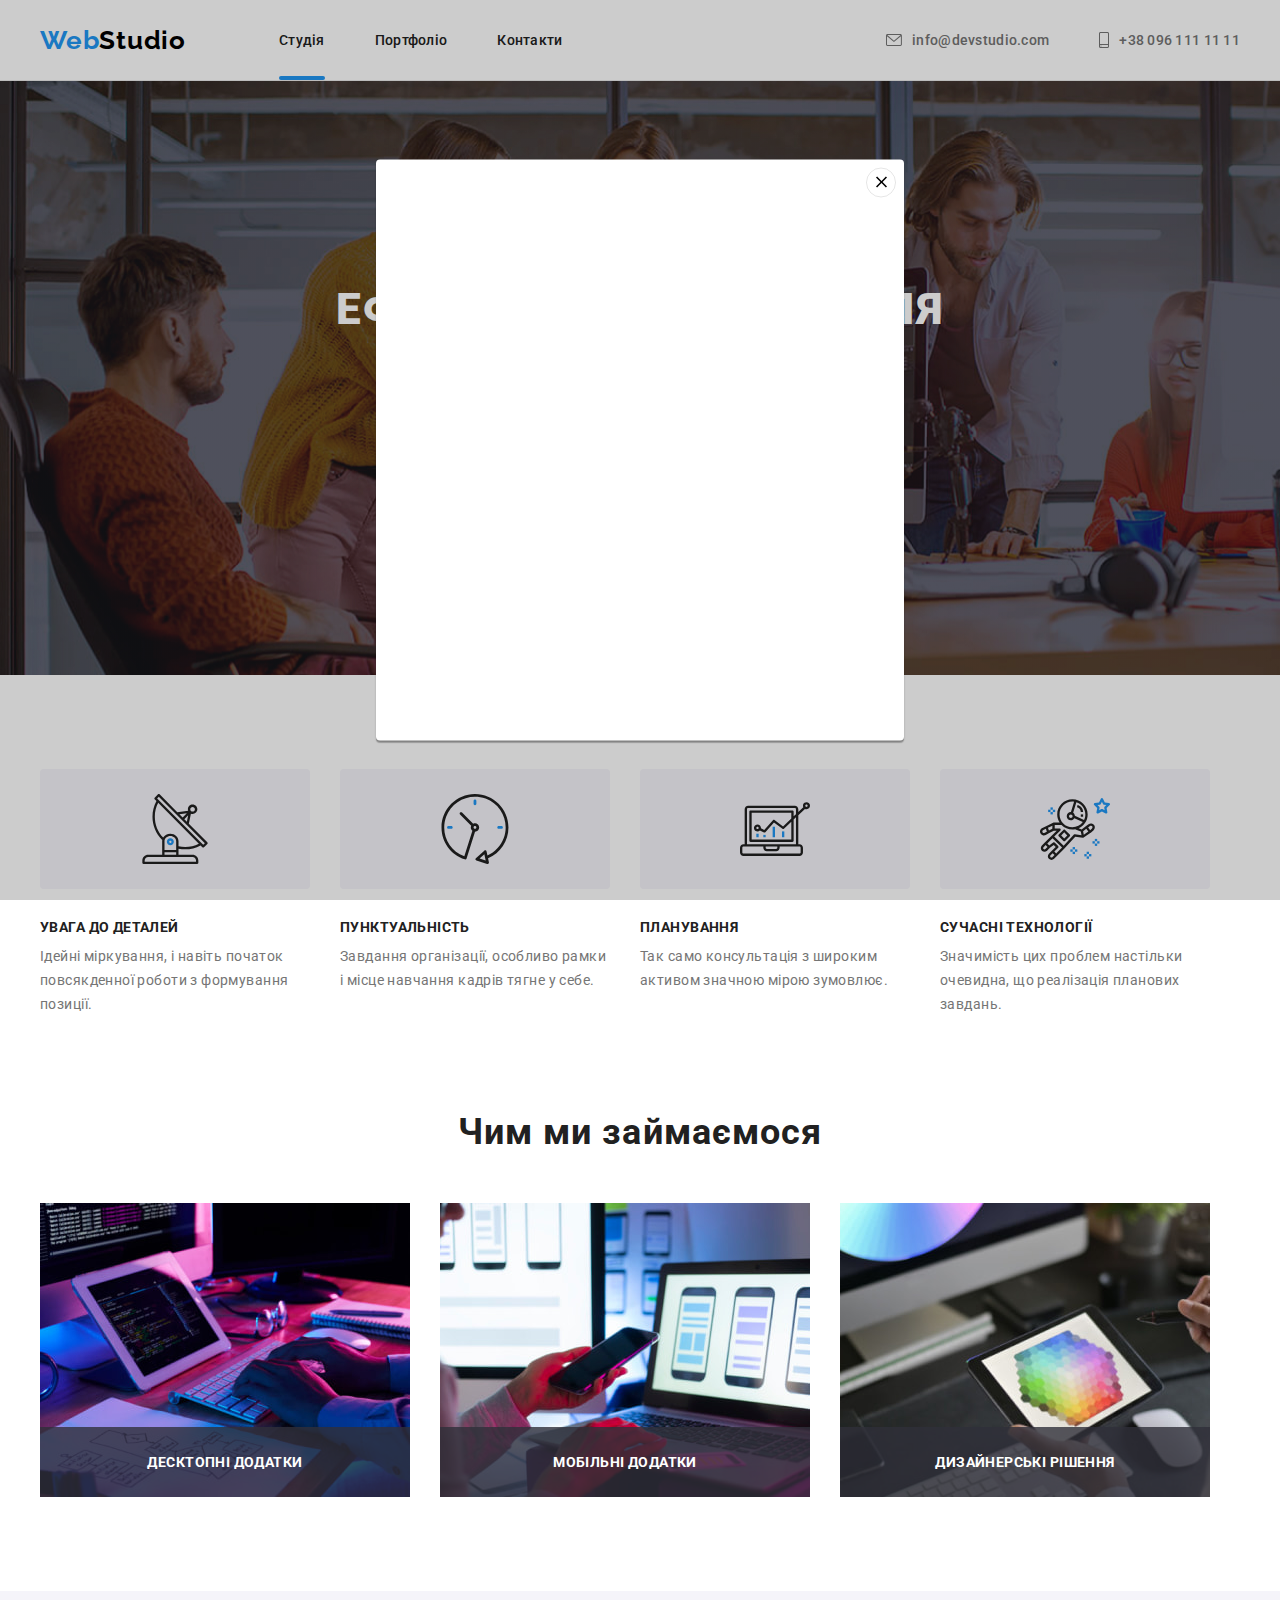
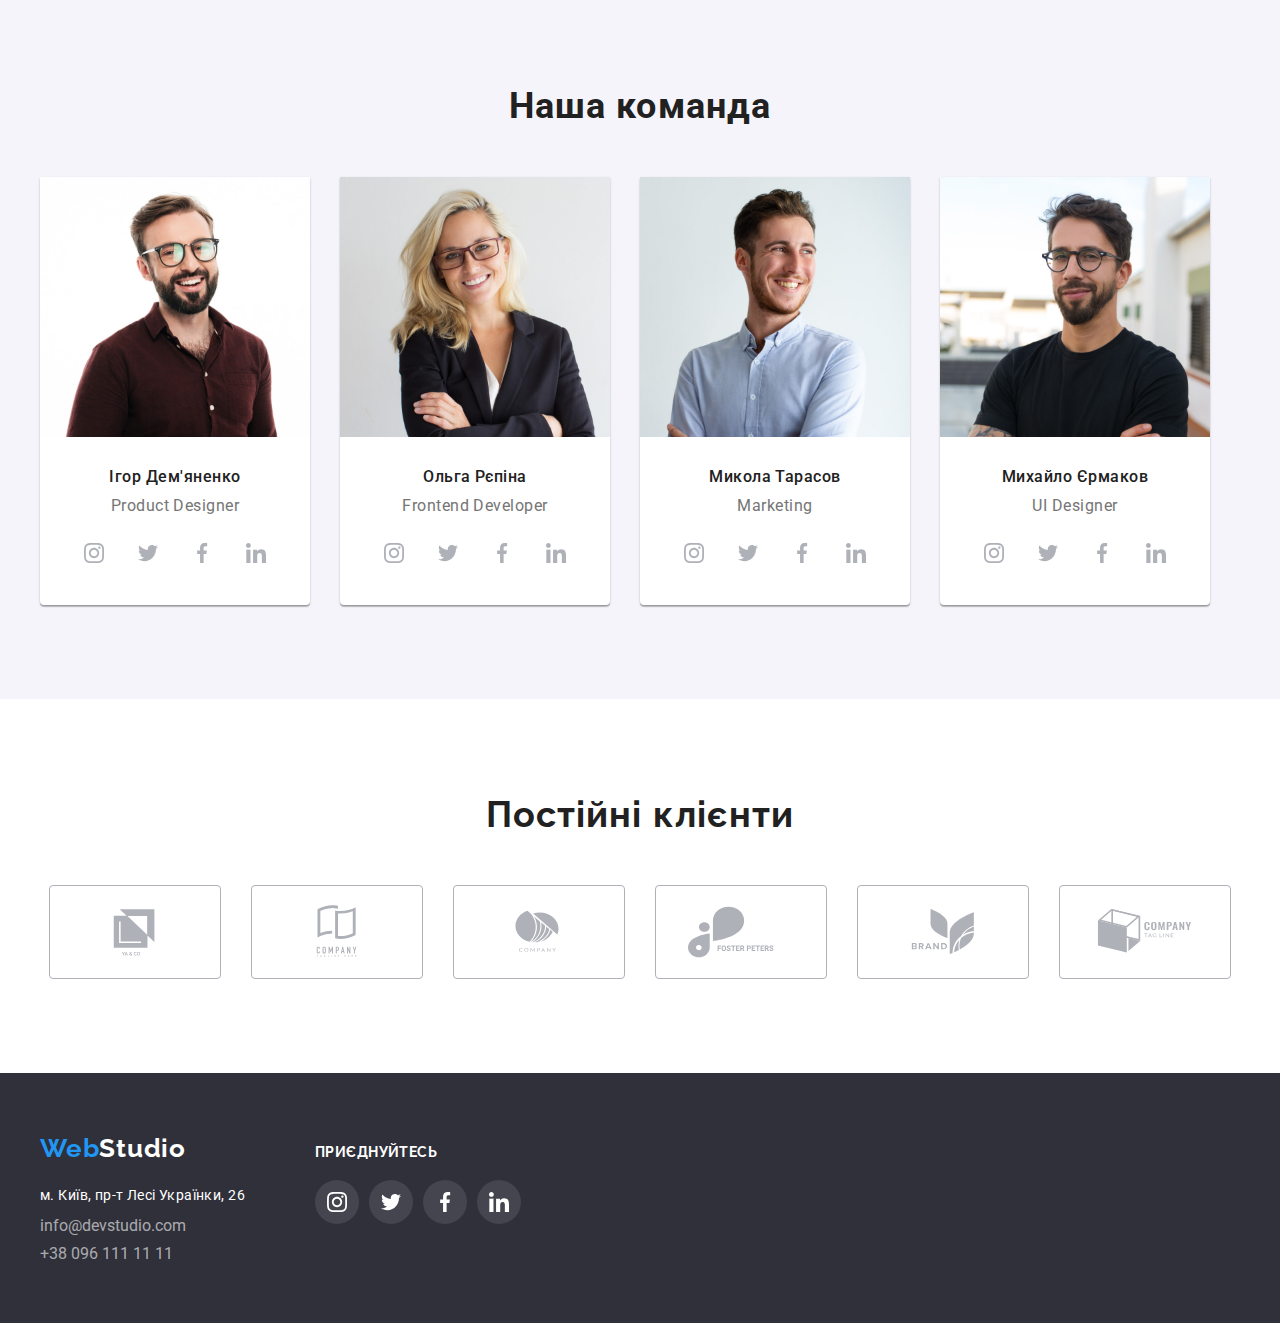
==== index.html @ 65495319 "kkhjgf" ====
<!DOCTYPE html>
<html lang="uk">
  <head>
    <meta charset="UTF-8" />
    <meta http-equiv="X-UA-Compatible" content="IE=edge" />
    <meta name="viewport" content="width=device-width, initial-scale=1.0" />

    <title>Document</title>
    <link rel="preconnect" href="https://fonts.googleapis.com" />
    <link rel="preconnect" href="https://fonts.gstatic.com" crossorigin />
    <link href="https://fonts.googleapis.com/css2?family=Raleway:wght@700&family=Roboto:wght@400;500;700;900&display=swap" rel="stylesheet" />

    <link
      rel="stylesheet"
      href="https://cdnjs.cloudflare.com/ajax/libs/modern-normalize/2.0.0/modern-normalize.min.css"
      integrity="sha512-4xo8blKMVCiXpTaLzQSLSw3KFOVPWhm/TRtuPVc4WG6kUgjH6J03IBuG7JZPkcWMxJ5huwaBpOpnwYElP/m6wg=="
      crossorigin="anonymous"
      referrerpolicy="no-referrer"
    />

    <link rel="stylesheet" href="css/styles.css" />
  </head>

  <body class="body">
    <!-- Header -->
    <header class="header">
      <div class="container header-container">
        <!-- Menu Nav -->
        <nav class="nav">
          <a class="header-link link" href=""><span class="header-link-color">Web</span>Studio</a>
          <ul class="header-list">
            <li class="header-list-item current">
              <a class="nav-header-link link" href="index.html">Студія</a>
            </li>
            <li class="header-list-item">
              <a class="nav-header-link link" href="portfolio.html">Портфоліо</a>
            </li>
            <li class="header-list-item">
              <a class="nav-header-link link" href="">Контакти</a>
            </li>
          </ul>
        </nav>

        <ul class="header-contact-list">
          <li class="header-contact-list-item">
            <a class="header-contact-link link" href="mailto:info@devstudio.com">
              <svg class="contacts-link-icon-email">
                <use href="sprite.svg#email"></use></svg>info@devstudio.com
            </a>
          </li>
          <li class="header-contact-list-item">
            <a class="header-contact-link link" href="tel:+380961111111">
              <svg class="contacts-link-icon-phone">
                <use href="sprite.svg#telephone"></use></svg>+38 096 111 11 11
            </a>
          </li>
        </ul>
      </div>
    </header>

    <!-- Main -->
    <main class="main">
      <section class="main-section-1">
        <div class="container">
          <h2 class="main-title">Ефективні рішення для вашого бізнесу</h2>
          <button class="btn" type="button" data-modal-open>Замовити послугу</button>
          <div class="backdrop" data-modal>
            <div class="modal-wrapper">
              <button class="modal-btn" type="button" data-modal-close>
                <svg width="18px" heught="18px">
                  <use href="sprite.svg#close"></use>
                </svg>
              </button>
              <form class="modal-form"></form>
            </div>
          </div>
        </div>
      </section>

      <!--  Features-->
      <section class="main-section-2">
        <div class="container">
          <!-- features1 -->
          <ul class="main-section-2-list">
            <li class="main-section-2-list-item">
              <div class="sprite-border">
                <svg class="sprite-icon"><use href="sprite.svg#antenna"></use></svg>
              </div>
              <h3 class="main-section-2-title">УВАГА ДО ДЕТАЛЕЙ</h3>
              <p class="main-section-2-title-text">Ідейні міркування, і навіть початок повсякденної роботи з формування позиції.</p>
            </li>
            <!-- features2 -->
            <li class="main-section-2-list-item">
              <div class="sprite-border">
                <svg class="sprite-icon"><use href="sprite.svg#clock"></use></svg>
              </div>
              <h3 class="main-section-2-title">ПУНКТУАЛЬНІСТЬ</h3>
              <p class="main-section-2-title-text">Завдання організації, особливо рамки і місце навчання кадрів тягне у себе.</p>
            </li>
            <!-- features3 -->
            <li class="main-section-2-list-item">
              <div class="sprite-border">
                <svg class="sprite-icon"><use href="sprite.svg#diagram"></use></svg>
              </div>
              <h3 class="main-section-2-title">ПЛАНУВАННЯ</h3>
              <p class="main-section-2-title-text">Так само консультація з широким активом значною мірою зумовлює.</p>
            </li>
            <!-- features4 -->
            <li class="main-section-2-list-item">
              <div class="sprite-border">
                <svg class="sprite-icon"><use href="sprite.svg#astronaut"></use></svg>
              </div>
              <h3 class="main-section-2-title">СУЧАСНІ ТЕХНОЛОГІЇ</h3>
              <p class="main-section-2-title-text">Значимість цих проблем настільки очевидна, що реалізація планових завдань.</p>
            </li>
          </ul>
        </div>
      </section>

      <!--  What do we do  -->
      <section class="main-section-3">
        <div class="container">
          <h2 class="main-section-3-title">Чим ми займаємося</h2>
          <ul class="main-section-3-list">
            <!-- box1 -->
            <li class="section-3-item">
              <img src="images/hero/box-1.jpg" alt="photo" width="370" height="294" />
              <p>Десктопні додатки</p>
            </li>
            <!-- box2 -->
            <li class="section-3-item">
              <img src="images/hero/box-2.jpg" alt="photo2" width="370" height="294" />
              <p>Мобільні додатки</p>
            </li>
            <!-- box3 -->
            <li class="section-3-item">
              <img src="images/hero/box-3.jpg" alt="photo3" width="370" height="294" />
              <p>Дизайнерські рішення</p>
            </li>
          </ul>
        </div>
      </section>

      <!-- Our team -->
      <section class="team-container">
        <div class="container">
          <h2 class="team-title">Наша команда</h2>
          <ul class="team-list">
            <!-- team card 1 -->
            <li class="team-card">
              <img class="team-photo" src="images/hero/card-3.jpg" alt="card-1" width="270" height="260" />
              <div class="team-text">
                <h3 class="team-title-name">Ігор Дем'яненко</h3>
                <p class="team-position">Product Designer</p>
                <ul class="team-icon">
                  <li>
                    <a href="#"><svg><use href="sprite.svg#instagram"></use></svg></a>
                  </li>
                  <li>
                    <a href="#"><svg><use href="sprite.svg#twitter"></use></svg></a>
                  </li>
                  <li>
                    <a href="#"><svg><use href="sprite.svg#facebook"></use></svg></a>
                  </li>
                  <li>
                    <a href="#"><svg><use href="sprite.svg#linkedin"></use></svg></a>
                  </li>
                </ul>
              </div>
            </li>
            <!-- team card 2 -->
            <li class="team-card">
              <img class="team-photo" src="images/hero/card-2.jpg" alt="card-2" width="270" height="260" />
              <div class="team-text">
                <h3 class="team-title-name">Ольга Рєпіна</h3>
                <p class="team-position">Frontend Developer</p>
                <ul class="team-icon">
                  <li>
                    <a href="#"><svg><use href="sprite.svg#instagram"></use></svg></a>
                  </li>
                  <li>
                    <a href="#"><svg><use href="sprite.svg#twitter"></use></svg></a>
                  </li>
                  <li>
                    <a href="#"><svg><use href="sprite.svg#facebook"></use></svg></a>
                  </li>
                  <li>
                    <a href="#"><svg><use href="sprite.svg#linkedin"></use></svg></a>
                  </li>
                </ul>
              </div>
            </li>
            <!-- team card 3 -->
            <li class="team-card">
              <img class="team-photo" src="images/hero/card-1.jpg" alt="card-3" width="270" height="260" />
              <div class="team-text">
              <h3 class="team-title-name">Микола Тарасов</h3>
              <p class="team-position">Marketing</p>
              <ul class="team-icon">
                <li>
                  <a href="#"><svg><use href="sprite.svg#instagram"></use></svg></a>
                </li>
                <li>
                  <a href="#"><svg><use href="sprite.svg#twitter"></use></svg></a>
                </li>
                <li>
                  <a href="#"><svg><use href="sprite.svg#facebook"></use></svg></a>
                </li>
                <li>
                  <a href="#"><svg><use href="sprite.svg#linkedin"></use></svg></a>
                </li>
              </ul>
              </div>
            </li>
            <!-- team card 4 -->
            <li class="team-card">
              <img class="team-photo" src="images/hero/card-4.jpg" alt="card-4" width="270" height="260" />
              <div class="team-text">
              <h3 class="team-title-name">Михайло Єрмаков</h3>
              <p class="team-position">UI Designer</p>
              <ul class="team-icon">
                <li>
                  <a href="#"><svg><use href="sprite.svg#instagram"></use></svg></a>
                </li>
                <li>
                  <a href="#"><svg><use href="sprite.svg#twitter"></use></svg></a>
                </li>
                <li>
                  <a href="#"
                    ><svg><use href="sprite.svg#facebook"></use></svg></a>
                </li>
                <li>
                  <a href="#"><svg><use href="sprite.svg#linkedin"></use></svg></a>
                </li>
              </ul>
              </div>
            </li>
          </ul>
        </div>
      </section>

      <!-- Clients -->
      <section class="clients">
        <div class="container clients-container">
          <h2 class="clients-title">Постійні клієнти</h2>
          <ul class="clients-list">
            <li>
              <a href="#">
                <svg>
                  <use href="sprite.svg#logo1"></use>
                </svg>
              </a>
            </li>
            <li>
              <a href="#">
                <svg>
                  <use href="sprite.svg#logo2"></use>
                </svg>
              </a>
            </li>
            <li>
              <a href="#">
                <svg>
                  <use href="sprite.svg#logo3"></use>
                </svg>
              </a>
            </li>
            <li>
              <a href="#">
                <svg>
                  <use href="sprite.svg#logo4"></use>
                </svg>
              </a>
            </li>
            <li>
              <a href="#">
                <svg>
                  <use href="sprite.svg#logo5"></use>
                </svg>
              </a>
            </li>
            <li>
              <a href="#">
                <svg>
                  <use href="sprite.svg#logo6"></use>
                </svg>
              </a>
            </li>
          </ul>
        </div>
      </section>
    </main>

    <!-- Footer -->
    <footer class="fotter">
      <div class="container footer-container">
        <div>
          <a class="fotter-link-logo link" href="">Web<span class="accent">Studio</span></a>
          <address class="adress">
            <ul class="fotter-contacts-list">
              <li class="fotter-contacts-list-item">
                <a class="fotter-contacts-link-white link" href="https://goo.gl/maps/pqNpNU1eey8ivass6" target="_blank" rel="noreferrer noopener">м. Київ, пр-т Лесі Українки, 26</a>
              </li>
              <li class="fotter-contacts-list-item">
                <a class="fotter-contacts-link link" href="mailto:info@devstudio.com">info@devstudio.com</a>
              </li>
              <li class="fotter-contacts-list-item">
                <a class="fotter-contacts-link link" href="tel:+380961111111">+38 096 111 11 11</a>
              </li>
            </ul>
          </address>
        </div>
        <div class="social">
          <h3 class="social-title">Приєднуйтесь</h3>
          <ul class="social-icons">
            <li>
              <a href="#">
                <svg>
                  <use href="sprite.svg#instagram"></use>
                </svg>
              </a>
            </li>
            <li>
              <a href="#">
                <svg>
                  <use href="sprite.svg#twitter"></use>
                </svg>
              </a>
            </li>
            <li>
              <a href="#">
                <svg>
                  <use href="sprite.svg#facebook"></use>
                </svg>
              </a>
            </li>
            <li>
              <a href="#">
                <svg>
                  <use href="sprite.svg#linkedin"></use>
                </svg>
              </a>
            </li>
          </ul>
        </div>
      </div>
    </footer>
    <script src="./js/modal.js"></script>
  </body>
</html>
---- css/styles.css ----
:root {
  --main-font: "Roboto", sans-serif;
  --secondary-font: "Raleway", sans-serif;
  --main-color: #212121;
  --secondary-color: #757575;
  --background-color: #ffffff;
  --brand-color: #2196f3;
}

/* BODY */
body {
  color: var(--background-color);
  font-family: var(--main-font);
  font-style: normal;
}

/* Common Value */
img {
  display: block;
}
ul {
  list-style: none;
  margin-top: 0;
  margin-bottom: 0;
  padding-left: 0;
}

* {
  margin: 0;
  padding: 0;
}

.container {
  width: 1200px;
  margin-right: auto;
  margin-left: auto;
  padding-left: 15px;
  padding-right: 15px;
}
.nav-header-link.current {
  color: var(--brand-color);
}

.current {
  position: relative;
}

.current::after {
  content: " ";
  display: block;
  position: absolute;
  width: 100%;
  background-color: #2196F3;
  bottom: 0;
  left: 0;
  border-radius: 2px;
  height: 4px;
}
.link {
  text-decoration: none;
  color: rgba(255, 255, 255, 0.6);
}
.link:hover {
  color: var(--brand-color);
}

/* HEDEAR */
.header {
  border-bottom: 1px solid #ececec;
}
.header-container {
  display: flex;
  align-items: center;
}

/* Список Nav */
.nav {
  display: flex;
  align-items: center;
}

/* Логотип WebStudio */
.header-link {
  color: #000;
  font-family: var(--secondary-font);
  font-size: 26px;
  font-weight: 700;
  letter-spacing: 0.78px;
  margin-left: 0;
  margin-right: 93px;
}
.header-link-color {
  color: var(--brand-color);
  font-family: var(--secondary-font);
  font-size: 26px;
  font-weight: 700;
  letter-spacing: 0.78px;
}

/* Nav List */
.header-list {
  display: flex;
  justify-content: flex-end;
  align-items: center;
  gap: 50px;
  margin: 0;
}
.header-list-item {
  color: var(--main-color);
  font-size: 14px;
  font-weight: 500;
  letter-spacing: 0.28px;
  padding: 32px 0;
}
.nav-header-link {
  color: var(--main-color);
  font-size: 14px;
  font-weight: 500;
  letter-spacing: 0.28px;
}

/* Contact List */
.header-contact-list {
  display: flex;
  justify-content: flex-end;
  margin-left: auto;
}
.header-contact-list-item:first-child {
  margin-right: 50px;
}
.header-contact-link {
  color: var(--secondary-color);
  font-family: var(--main-font);
  font-size: 14px;
  font-weight: 500;
  letter-spacing: 0.28px;
  display: flex;
  align-items: center;
}

.link:hover,
.link:hover svg,
.link:focus,
.link:focus svg {
  color: var(--brand-color);
  fill: var(--brand-color);
}

.contacts-link-icon-email {
  fill: var(--secondary-color);
  width: 16px;
  height: 12px;
  margin-right: 10px;
}

.contacts-link-icon-phone {
  fill: var(--secondary-color);
  width: 10px;
  height: 16px;
  margin-right: 10px;
}

/* FOOTER */
.fotter {
  background: #2f303a;
  padding: 60px 0;
}
.footer-container {
  display: flex;
  align-items: baseline;
}

/* Логотип WebStudio */
.fotter-link-logo {
  color: var(--brand-color);
  font-family: var(--secondary-font);
  font-size: 26px;
  font-weight: 700;
  letter-spacing: 0.78px;
  display: flex;
  margin: 0;
  margin-bottom: 20px;
}
.accent {
  color: var(--background-color);
}

/* Adress */
.adress {
  margin-right: 70px;
  font-style: normal;
  }
  
.fotter-contacts-list {
  display: flex;
  flex-direction: column;
  gap: 9px;
 
}
.fotter-contacts-link-white {
  color: var(--background-color);
  font-family: var(--main-font);
  font-size: 14px;
  line-height: 24px;
  letter-spacing: 0.42px;
}
.fotter-contacts-link {
  color: rgba(255, 255, 255, 0.6);
}

.social-title {
  color: #fff;
  font-family: var(--secondary-font);
  font-size: 14px;
  font-style: normal;
  font-weight: 700;
  line-height: normal;
  letter-spacing: 0.42px;
  text-transform: uppercase;
  margin-bottom: 20px;
}

.social-icons {
  display: flex;
  gap: 10px;
}

.social-icons a {
  display: flex;
  justify-content: center;
  align-items: center;
  border-radius: 50%;
  width: 44px;
  height: 44px;
  background-color: rgba(255, 255, 255, 0.1);
}

.social-icons svg {
  width: 20px;
  height: 20px;
  fill: #FFFFFF;
}

.social-icons a:hover,
.social-icons a:focus {
  background-color: #2196F3;;
}

/* MAIN STUDIO*/
/* Section 1 */
.main-section-1 {
  background-image: linear-gradient(rgba(47, 48, 58, 0.4), rgba(47, 48, 58, 0.4)), url(../images/title/Imgtitle.jpg);
  max-width: 1600px;
  margin: auto;
  padding-top: 200px;
  padding-bottom: 200px;
}

/* Title */
.main-title {
  max-width: 696px;
  color: var(--background-color);
  justify-content: center;
  text-align: center;
  font-size: 44px;
  font-weight: 900;
  line-height: 1.3;
  letter-spacing: 2.64px;
  text-transform: uppercase;
  box-sizing: content-box;
  margin: auto;
  margin-bottom: 30px;
}

/* Кнопка */
.btn {
  border-radius: 4px;
  border: transparent;
  background: var(--brand-color);
  box-shadow: 0px 4px 4px 0px rgba(0, 0, 0, 0.15);
  color: var(--background-color);
  text-align: center;
  font-size: 16px;
  font-weight: 700;
  line-height: 30px;
  letter-spacing: 0.96px;
  display: flex;
  margin: auto;
  cursor: pointer;
  padding: 10px 32px;
}

/* .main .btn {

} */

.backdrop {
  position: fixed;
  top: 0;
  left: 0;
  background-color: rgba(0, 0, 0, 0.20);
  width: 100%;
  height: 100%;
  z-index: 100;

}

.backdrop.is-hidden {
  opacity: 0;
  pointer-events: none;
  visibility: hidden;
}

.modal-wrapper {
  background-color: #FFF;
  width: 528px;
  height: 581px;
  position: absolute;
  left: 50%;
  top: 50%;
  border-radius: 4px;
  transform: translate(-50%, -50% );
  box-shadow: 0px 2px 1px 0px rgba(0, 0, 0, 0.20), 0px 1px 1px 0px rgba(0, 0, 0, 0.14), 0px 1px 3px 0px rgba(0, 0, 0, 0.12);

  
}

.modal-btn {
  position: absolute;
  top: 8px;
  right: 8px;
  width: 30px;
  height: 30px;
  cursor: pointer;
  border: 1px solid rgba(0, 0, 0, 0.10);
  background-color: transparent;
  border-radius: 50%;
  display: flex;
  justify-content: center;
  align-items: center;
  padding: 0;
}

/* Section 2 */
.main-section-2 {
  padding: 94px 0;
}

/* Section2 List */
.main-section-2-list {
  display: flex;
  gap: 30px;
  margin: 0;
  padding: 0;
}

.sprite-border {
  border-radius: 4px;
  background: #f5f4fa;
  padding-top: 25px;
  padding-bottom: 25px;
  margin-bottom: 30px;
  display: flex;
  justify-content: center;
  align-items: center;
}

.sprite-icon {
  width: 70px;
  height: 70px;
}

.main-section-2-list-item {
  max-width: 270px;
}

.main-section-2-title {
  color: var(--main-color);
  font-size: 14px;
  font-weight: 700;
  letter-spacing: 0.42px;
  text-transform: uppercase;
  margin: 0;
  margin-bottom: 10px;
}

.main-section-2-title-text {
  color: var(--secondary-color);
  font-size: 14px;
  line-height: 1.7;
  letter-spacing: 0.42px;
  margin: 0;
}

.main-section-3 {
  padding-bottom: 94px;
}

.main-section-3-title {
  color: var(--main-color);
  font-size: 36px;
  font-weight: 700;
  letter-spacing: 1.08px;

  display: flex;
  justify-content: center;
  margin: auto;
  margin-bottom: 50px;
  /* box-sizing: content-box; */
}

.main-section-3-list {
  display: flex;
  /* justify-content: flex-start; */
  padding-left: 0;
  gap: 30px;
  margin: auto;

}

.section-3-item {
  position: relative;
}

.section-3-item p {
  content: " ";
  position: absolute;
  color: #FFF;
  font-size: 14px;
  font-style: normal;
  font-weight: 700;
  line-height: normal;
  letter-spacing: 0.42px;
  text-transform: uppercase;
  display: flex;
  align-items: center;
  justify-content: center;
  bottom: 0;
  left: 0;
  width: 100%;
  height: 70px;
  background-color : rgba(47, 48, 58, 0.80);;
  
}



/* Team box */
.team-container {
  background: #f5f4fa;
  margin-bottom: 0;
  padding-top: 94px;
  padding-bottom: 94px;
}

.team-title {
  color: var(--main-color);
  font-size: 36px;
  font-weight: 700;
  letter-spacing: 1.08px;
  margin: auto;
  margin-bottom: 50px;
  display: flex;
  justify-content: center;
}

.team-list {
  display: inline-flex;
  justify-content: center;
  padding-left: 0;
  margin: auto;
  gap: 30px;
}

.team-card {
  max-width: 270px;
  border-radius: 0px 0px 4px 4px;
  background: #fff;
  box-shadow: 0px 2px 1px 0px rgba(0, 0, 0, 0.2), 0px 1px 1px 0px rgba(0, 0, 0, 0.14), 0px 1px 3px 0px rgba(0, 0, 0, 0.12);
}

.team-text {
  padding: 30px 0;
}
.team-title-name {
  color: var(--main-color);
  text-align: center;
  font-size: 16px;
  font-weight: 500;
  letter-spacing: 0.48px;
  margin: auto;
  margin-bottom: 10px;
}

.team-icon {
  display: flex;
  justify-content: center;
  gap: 10px;
}

.team-icon a {
  border-radius: 50%;
  display: flex;
  justify-content: center;
  align-items: center;
  width: 44px;
  height: 44px;
}

.team-icon a:hover,
.team-icon a:hover svg,
.team-icon a:focus,
.team-icon a:focus svg {
  background-color: var(--brand-color);
  fill: var(--background-color);
}

.team-icon svg {
  fill: rgba(175, 177, 184, 1);
  width: 20px;
  height: 20px;
}

.team-position {
  color: var(--secondary-color);
  text-align: center;
  font-family: var(--main-font);
  font-size: 16px;
  margin: auto;
  margin-bottom: 16px;

  letter-spacing: 0.48px;
}

/* Clients */

.clients-container {
  padding: 94px 0;
}
.clients-title {
  color: #212121;
  text-align: center;
  font-family: var(--secondary-font);
  font-size: 36px;
  font-style: normal;
  font-weight: 700;
  line-height: normal;
  letter-spacing: 1.08px;
  margin: 0;
  margin-bottom: 50px;
}

.clients-list {
  display: flex;
  justify-content: center;
  align-items: center;
  gap: 30px;
}

.clients-list a {
  width: 170px;
  height: 92px;
  border-radius: 4px;
  border: 1px solid #afb1b8;
  display: flex;
  justify-content: center;
  align-items: center;
}

.clients-list svg {
  fill: #afb1b8;
  width: 106px;
  height: 60px;
}

/* .clients-list :hover, */
.clients-list :hover svg,
/* .clients-list :focus, */
.clients-list :focus svg {
  fill: #2196f3;
}


/*Button*/
/* .list-btn {
  display: flex;
  flex-direction: row;
  justify-content: center;
} */

.filter-btn {
  cursor: pointer;
  border: transparent;
  border-radius: 4px;
  background: #f5f4fa;
  color: var(--main-color);
  font-size: 16px;
  font-weight: 500;
  line-height: 1.6;
  letter-spacing: 0.48px;
  padding: 6px 22px;
  min-width: 73px;
}

.filter-btn:hover {
  color: var(--background-color);
  background-color: var(--brand-color);
  box-shadow: 0px 2px 2px 0px rgba(0, 0, 0, 0.12), 0px 1px 2px 0px rgba(0, 0, 0, 0.08), 0px 3px 1px 0px rgba(0, 0, 0, 0.10);

}


.portfolio-filters {
  display: flex;
  justify-content: center;
  gap: 8px;
  margin: 0;
  margin-bottom: 50px;
}

.portfolio-main {
  padding: 94px 0;
}

.portfolio-main h3 {
  color: var(--main-color);
  font-size: 18px;
  font-weight: 700;
  line-height: 2;
  letter-spacing: 1.08px;
  margin-bottom: 4px;
}

.portfolio-main p {
  color: var(--secondary-color);
  font-size: 16px;
  line-height: 1.8;
  letter-spacing: 0.48px;
  margin: 0;
}

.list-project {
  display: flex;
  justify-content: center;
  gap:30px;
  flex-wrap: wrap;
  
}

.list-project li {
  max-width: 370px;
}

.list-project li:hover,
.list-project li:focus {
  box-shadow: 1px 4px 6px 0px rgba(0, 0, 0, 0.16), 0px 4px 4px 0px rgba(0, 0, 0, 0.06), 0px 1px 1px 0px rgba(0, 0, 0, 0.12)
}

.list-project li {
  border: 1px solid #eee;
  background: #fff;
  /* transition-duration: 250ms;
  transition-timing-function: cubic-bezier(0.4, 0, 0.2, 1);
   */
}
.project-text {
  padding: 20px 24px;
}



/* .overlay {
  position: absolute;

  padding: 63px 24px;
  top: 0;
  left: 0;
  width: 100%;
  height: 100%;
  background: rgba(33, 150, 243, 0.9);

  transform: translatey(100%);
  transition: transform 250ms ease-in-out;
  transition-property: inherit;
  transition-duration: 250ms;
  transition-timing-function: cubic-bezier(0.4, 0, 0.2, 1);
}

.overlay p {
  color: var(--color-primary-light);
  font-family: var(--font-family-primary);
  font-size: 18px;
  font-weight: 400;
  font-style: normal;
  line-height: 1.55;
  letter-spacing: 0.54px;
}

.project-examples 
  {
    position: relative;
    overflow: hidden;
  }

.list-project li:hover.overlay {
  transform: translatey(0);
}

 */
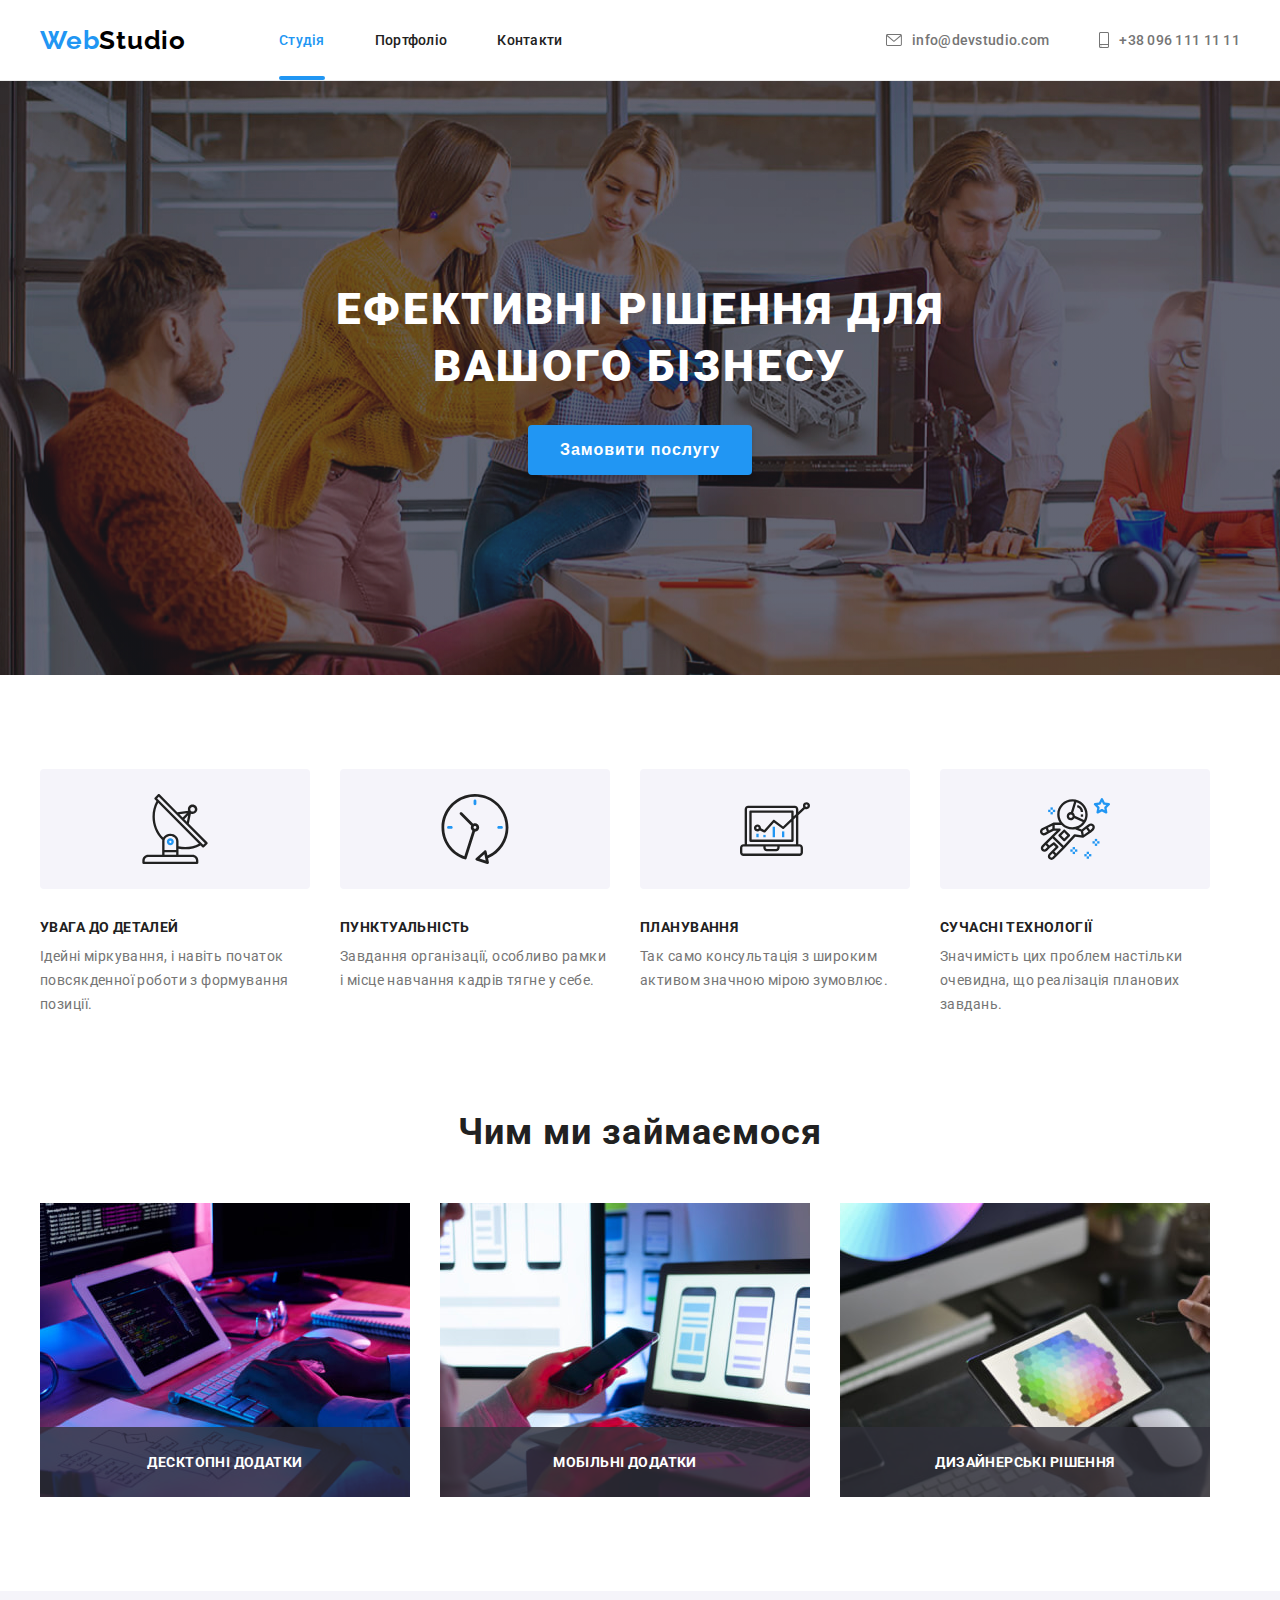
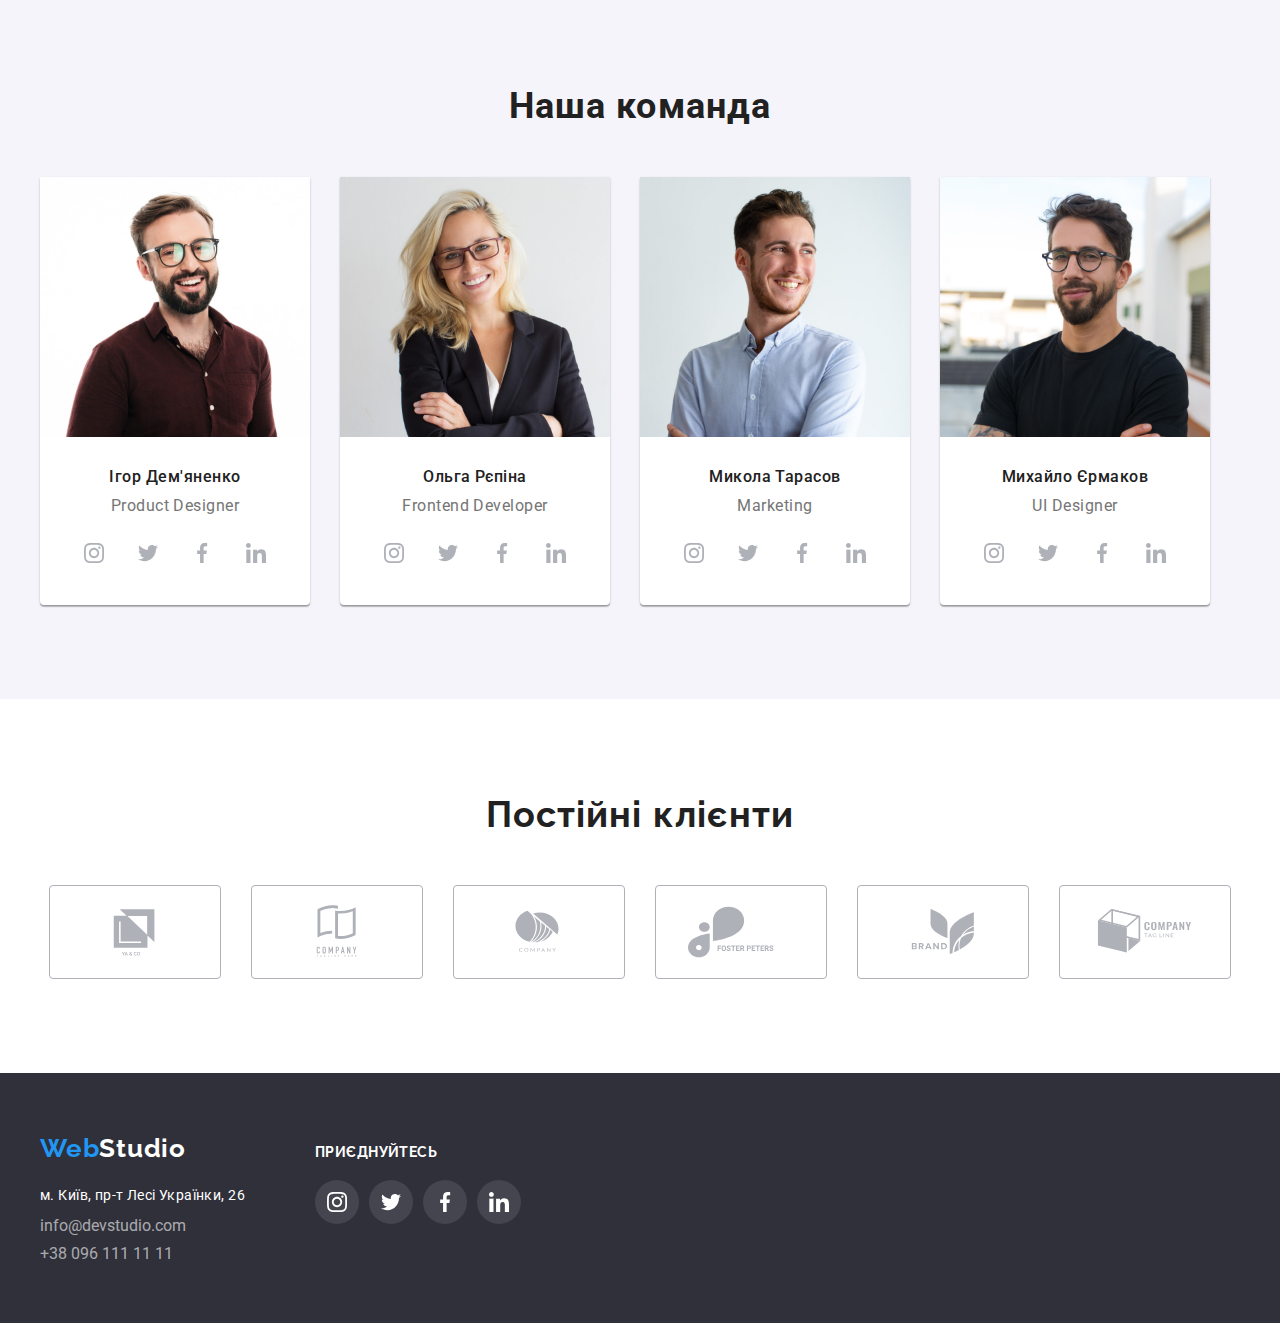
==== commit d27a6a17: "hfd" ====
--- a/index.html
+++ b/index.html
@@ -30,7 +30,7 @@
           <a class="header-link link" href=""><span class="header-link-color">Web</span>Studio</a>
           <ul class="header-list">
             <li class="header-list-item current">
-              <a class="nav-header-link link" href="index.html">Студія</a>
+              <a class="nav-header-link current-link" href="index.html">Студія</a>
             </li>
             <li class="header-list-item">
               <a class="nav-header-link link" href="portfolio.html">Портфоліо</a>
@@ -64,14 +64,13 @@
         <div class="container">
           <h2 class="main-title">Ефективні рішення для вашого бізнесу</h2>
           <button class="btn" type="button" data-modal-open>Замовити послугу</button>
-          <div class="backdrop" data-modal>
+          <div class="backdrop is-hidden" data-modal>
             <div class="modal-wrapper">
               <button class="modal-btn" type="button" data-modal-close>
                 <svg width="18px" heught="18px">
                   <use href="sprite.svg#close"></use>
                 </svg>
               </button>
-              <form class="modal-form"></form>
             </div>
           </div>
         </div>
--- a/css/styles.css
+++ b/css/styles.css
@@ -37,7 +37,7 @@
   padding-left: 15px;
   padding-right: 15px;
 }
-.nav-header-link.current {
+.nav-header-link.current-link {
   color: var(--brand-color);
 }
 
@@ -56,12 +56,17 @@
   border-radius: 2px;
   height: 4px;
 }
-.link {
+
+a {
   text-decoration: none;
   color: rgba(255, 255, 255, 0.6);
 }
-.link:hover {
+
+a:hover {
   color: var(--brand-color);
+  transition-property: inherit;
+  transition-duration: 250ms;
+  transition-timing-function: cubic-bezier(0.4, 0, 0.2, 1);
 }
 
 /* HEDEAR */
@@ -144,6 +149,10 @@
 .link:focus svg {
   color: var(--brand-color);
   fill: var(--brand-color);
+  transition-property: color;
+  transition-duration: 250ms;
+  transition-timing-function: cubic-bezier(0.4, 0, 0.2, 1);
+
 }
 
 .contacts-link-icon-email {
@@ -290,9 +299,6 @@
   padding: 10px 32px;
 }
 
-/* .main .btn {
-
-} */
 
 .backdrop {
   position: fixed;
@@ -301,14 +307,23 @@
   background-color: rgba(0, 0, 0, 0.20);
   width: 100%;
   height: 100%;
-  z-index: 100;
-
-}
+  z-index: 1;
+  opacity: 1;
+  visibility: visible;
+  transition: opacity 2500ms cubic-bezier(0.4, 0, 0.2, 1),
+  visibility 2500ms cubic-bezier(0.4, 0, 0.2, 1);
+}
+
+
 
 .backdrop.is-hidden {
   opacity: 0;
   pointer-events: none;
   visibility: hidden;
+}
+
+.backdrop.is-hidden.modal-wrapper {
+  transform: translate(-50%, -50%) scale(0.5);
 }
 
 .modal-wrapper {
@@ -319,7 +334,7 @@
   left: 50%;
   top: 50%;
   border-radius: 4px;
-  transform: translate(-50%, -50% );
+  transform: translate(-50%, -50% ) scale(1);
   box-shadow: 0px 2px 1px 0px rgba(0, 0, 0, 0.20), 0px 1px 1px 0px rgba(0, 0, 0, 0.14), 0px 1px 3px 0px rgba(0, 0, 0, 0.12);
 
   
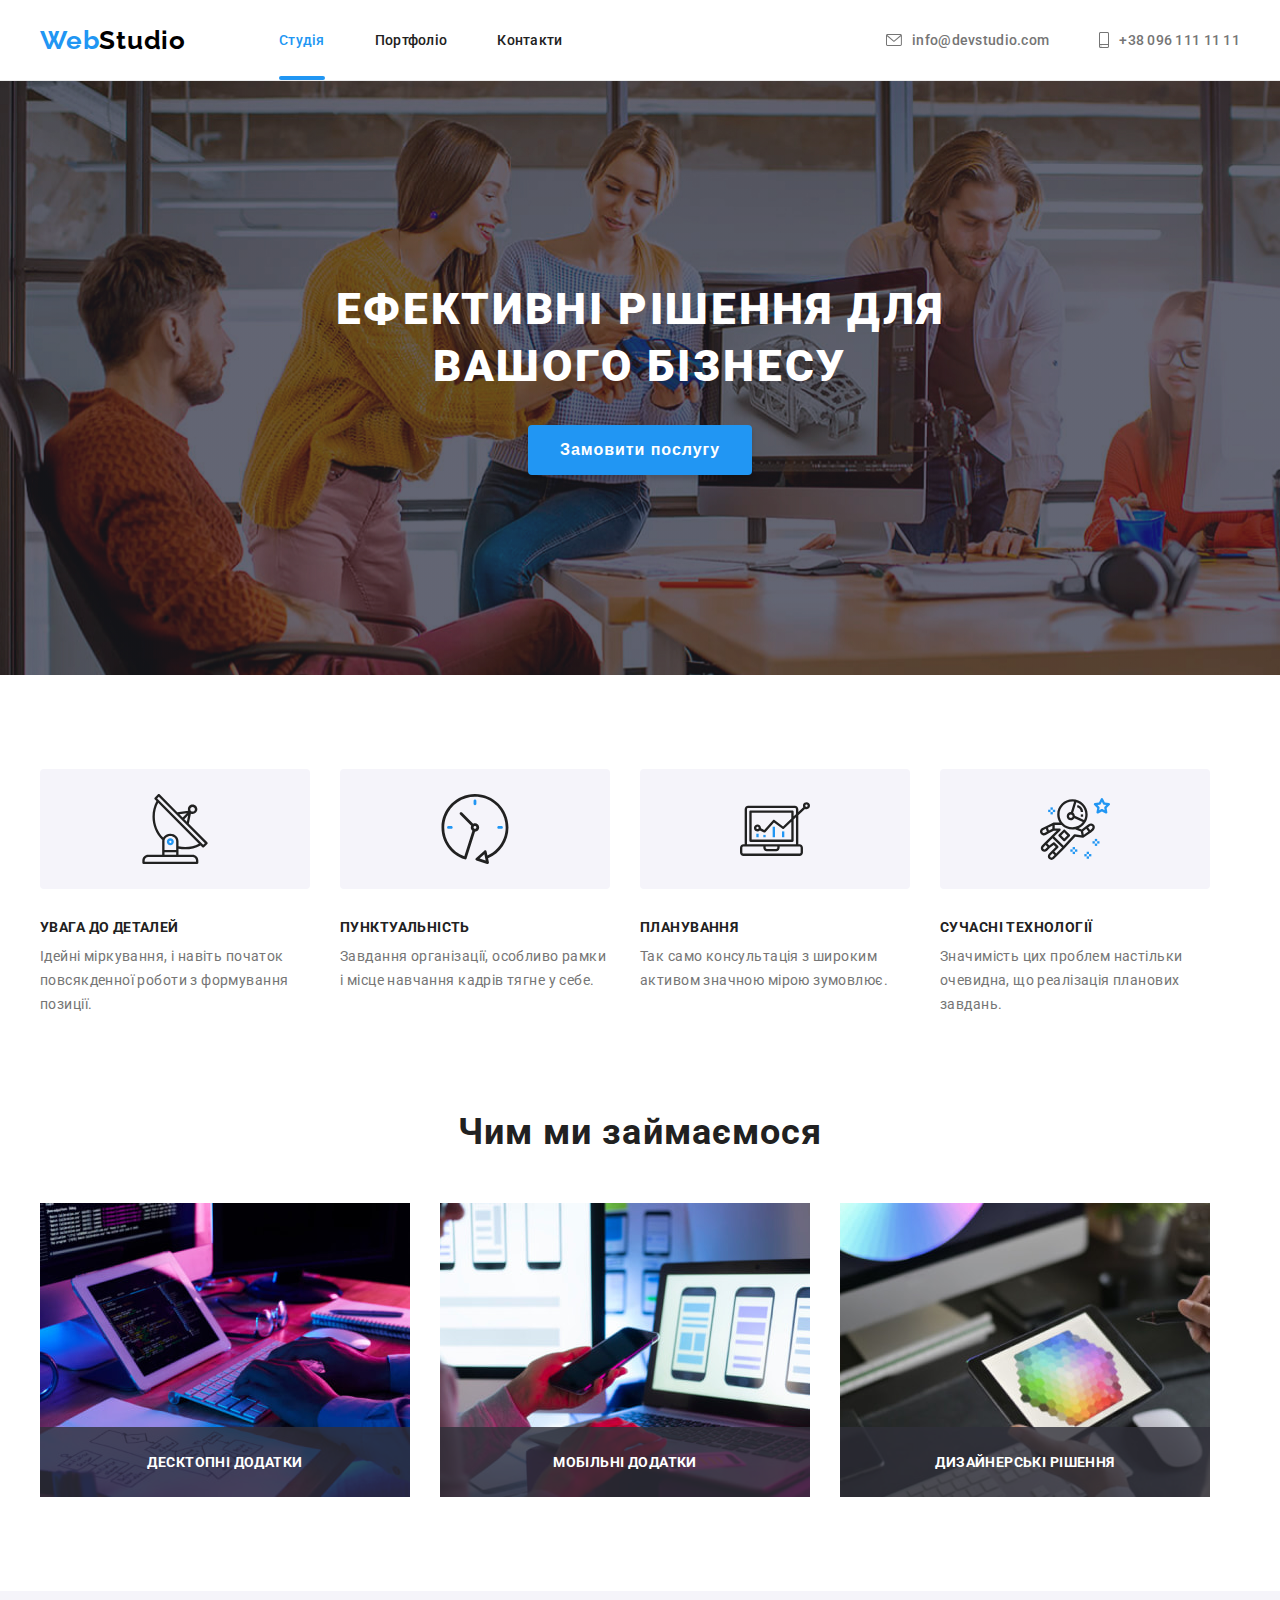
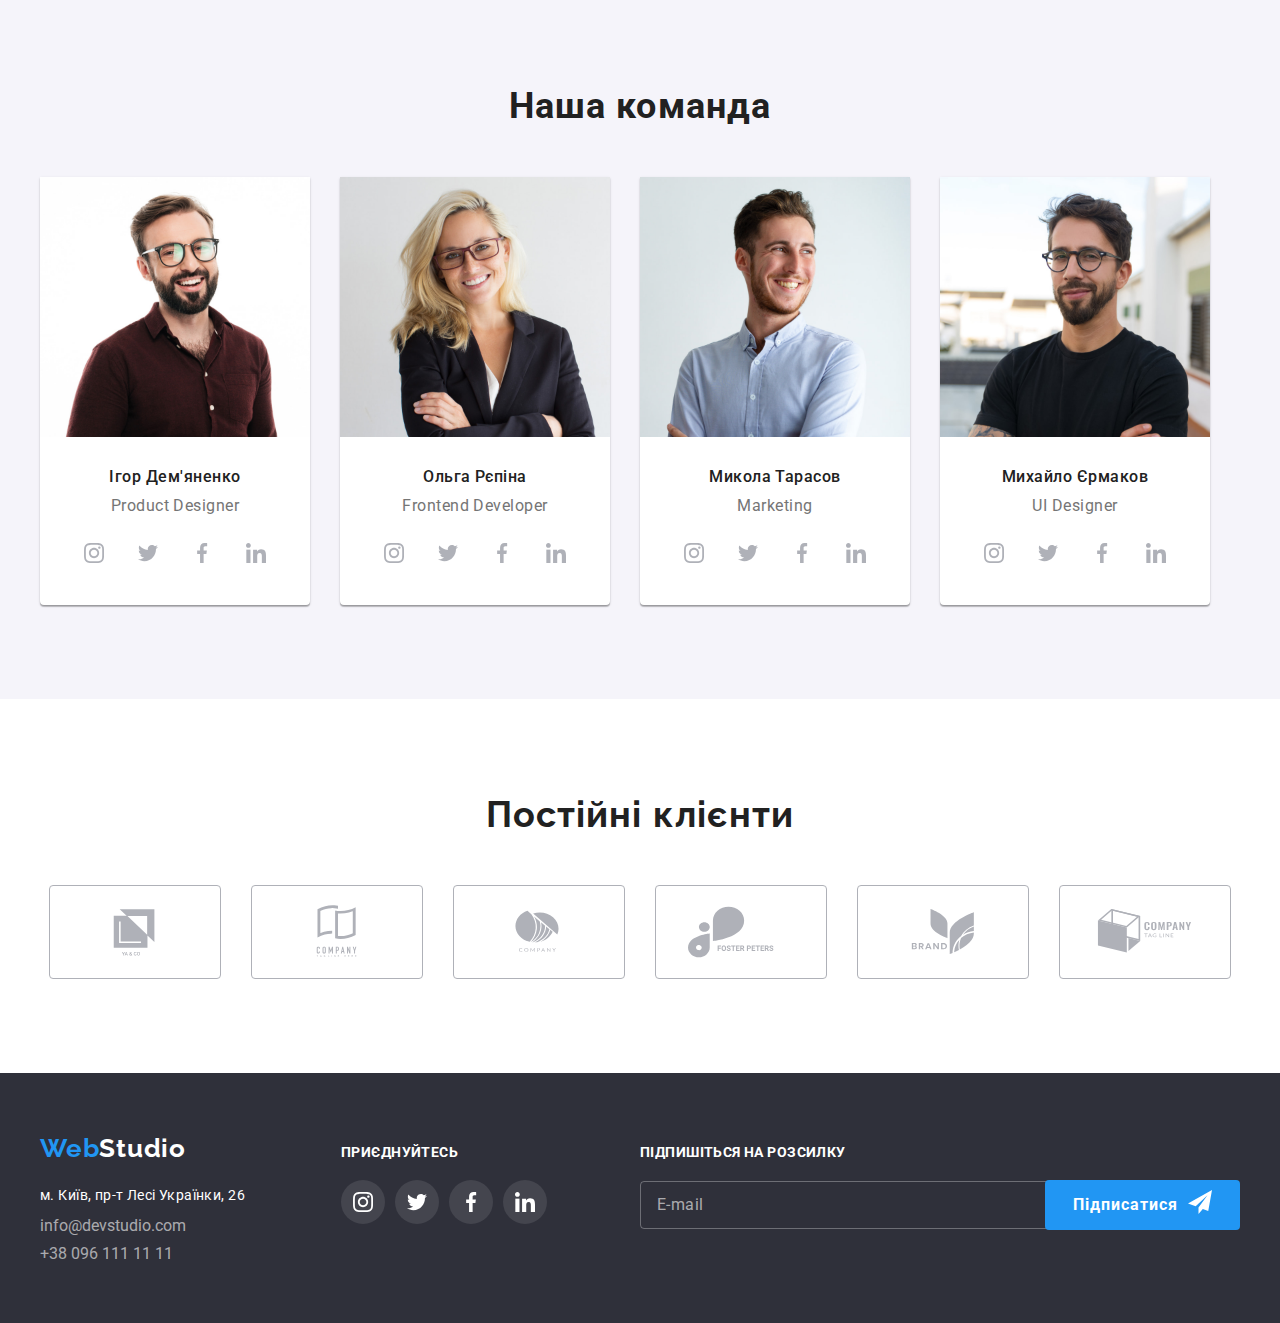
==== commit e3a30ed8: "gggg" ====
--- a/index.html
+++ b/index.html
@@ -27,7 +27,7 @@
       <div class="container header-container">
         <!-- Menu Nav -->
         <nav class="nav">
-          <a class="header-link link" href=""><span class="header-link-color">Web</span>Studio</a>
+          <a class="header-link" href=""><span class="header-link-color">Web</span>Studio</a>
           <ul class="header-list">
             <li class="header-list-item current">
               <a class="nav-header-link current-link" href="index.html">Студія</a>
@@ -40,18 +40,22 @@
             </li>
           </ul>
         </nav>
-
+        <!-- Contact list -->
         <ul class="header-contact-list">
           <li class="header-contact-list-item">
             <a class="header-contact-link link" href="mailto:info@devstudio.com">
               <svg class="contacts-link-icon-email">
-                <use href="sprite.svg#email"></use></svg>info@devstudio.com
+                <use href="sprite.svg#email"></use>
+              </svg>
+              info@devstudio.com
             </a>
           </li>
           <li class="header-contact-list-item">
             <a class="header-contact-link link" href="tel:+380961111111">
               <svg class="contacts-link-icon-phone">
-                <use href="sprite.svg#telephone"></use></svg>+38 096 111 11 11
+                <use href="sprite.svg#telephone"></use>
+              </svg>
+              +38 096 111 11 11
             </a>
           </li>
         </ul>
@@ -60,17 +64,72 @@
 
     <!-- Main -->
     <main class="main">
+      <!-- Section #1 -->
       <section class="main-section-1">
         <div class="container">
           <h2 class="main-title">Ефективні рішення для вашого бізнесу</h2>
           <button class="btn" type="button" data-modal-open>Замовити послугу</button>
+
+          <!-- Modal -->
           <div class="backdrop is-hidden" data-modal>
             <div class="modal-wrapper">
               <button class="modal-btn" type="button" data-modal-close>
-                <svg width="18px" heught="18px">
+                <svg width="18px" height="18px">
                   <use href="sprite.svg#close"></use>
                 </svg>
               </button>
+
+              <!-- Form -->
+                
+                <form class="modal-form" name="modal-form">
+                  <strong class="modal-title">Залиште свої дані, ми вам передзвонимо</strong>
+                  <div class="modal-group-container">
+                    <label class="modal-group">
+                      <span class="modal-label"> Ім'я </span>
+                      <!-- <span> -->
+                        <svg class="modal-icons" height="18px" width="18px">
+                          <use href="sprite.svg#user"></use>
+                        </svg>
+                        <input class="modal-input" type="text" id="user-name" name="user-name" autocomplete="off" title="Введіть, будь ласка, ім'я користувача." />
+                      <!-- </span> -->
+                    </label>
+                    <label class="modal-group">
+                      <span class="modal-label"> Телефон </span>
+                      <span>
+                        <svg class="modal-icons" height="18px" width="18px">
+                          <use href="sprite.svg#phone"></use>
+                        </svg>
+                        <input class="modal-input" type="phone" id="user-phone" name="user-phone" autocomplete="off" title="Введіть, будь ласка, ваш номер телефону." />
+                      </span>
+                    </label>
+                    <label class="modal-group">
+                      <span class="modal-label"> Пошта </span>
+                      <span>
+                        <svg class="modal-icons" height="18px" width="18px">
+                          <use href="sprite.svg#email2"></use>
+                        </svg>
+                        <input class="modal-input" type="email" id="user-email" name="user-email" autocomplete="off" title="Введіть, будь ласка, адресу електронної пошти." />
+                      </span>
+                    </label>
+                    <label class="modal-group">
+                      <span class="modal-label"> Коментар </span>
+                      <textarea class="modal-coment" name="modal-coment" placeholder="Введіть текст"  autocomplete="off" id="modal-coment" rows="5"></textarea>
+                    </label>
+                  </div>
+                  <label class="checkbox">
+                    <input type="checkbox"  id="modal-checkbox" name="modal-checkbox" />
+                    <span class="custom-checkbox">
+                      <svg class="custom-checkbox-icon" >
+                        <use href="sprite.svg#mark"></use>
+                      </svg>
+                    </span>
+                    <span>
+                      Погоджуюся з розсилкою та приймаю 
+                      <a href="#">Умови договору</a>
+                    </span>
+                  </label>
+                  <button class="submit-btn" type="submit">Відправити</button>
+                </form>
             </div>
           </div>
         </div>
@@ -153,16 +212,20 @@
                 <p class="team-position">Product Designer</p>
                 <ul class="team-icon">
                   <li>
-                    <a href="#"><svg><use href="sprite.svg#instagram"></use></svg></a>
-                  </li>
-                  <li>
-                    <a href="#"><svg><use href="sprite.svg#twitter"></use></svg></a>
-                  </li>
-                  <li>
-                    <a href="#"><svg><use href="sprite.svg#facebook"></use></svg></a>
-                  </li>
-                  <li>
-                    <a href="#"><svg><use href="sprite.svg#linkedin"></use></svg></a>
+                    <a href="#"
+                      ><svg><use href="sprite.svg#instagram"></use></svg></a>
+                  </li>
+                  <li>
+                    <a href="#"
+                      ><svg><use href="sprite.svg#twitter"></use></svg></a>
+                  </li>
+                  <li>
+                    <a href="#"
+                      ><svg><use href="sprite.svg#facebook"></use></svg></a>
+                  </li>
+                  <li>
+                    <a href="#"
+                      ><svg><use href="sprite.svg#linkedin"></use></svg></a>
                   </li>
                 </ul>
               </div>
@@ -175,16 +238,20 @@
                 <p class="team-position">Frontend Developer</p>
                 <ul class="team-icon">
                   <li>
-                    <a href="#"><svg><use href="sprite.svg#instagram"></use></svg></a>
-                  </li>
-                  <li>
-                    <a href="#"><svg><use href="sprite.svg#twitter"></use></svg></a>
-                  </li>
-                  <li>
-                    <a href="#"><svg><use href="sprite.svg#facebook"></use></svg></a>
-                  </li>
-                  <li>
-                    <a href="#"><svg><use href="sprite.svg#linkedin"></use></svg></a>
+                    <a href="#"
+                      ><svg><use href="sprite.svg#instagram"></use></svg></a>
+                  </li>
+                  <li>
+                    <a href="#"
+                      ><svg><use href="sprite.svg#twitter"></use></svg></a>
+                  </li>
+                  <li>
+                    <a href="#"
+                      ><svg><use href="sprite.svg#facebook"></use></svg></a>
+                  </li>
+                  <li>
+                    <a href="#"
+                      ><svg><use href="sprite.svg#linkedin"></use></svg></a>
                   </li>
                 </ul>
               </div>
@@ -193,45 +260,52 @@
             <li class="team-card">
               <img class="team-photo" src="images/hero/card-1.jpg" alt="card-3" width="270" height="260" />
               <div class="team-text">
-              <h3 class="team-title-name">Микола Тарасов</h3>
-              <p class="team-position">Marketing</p>
-              <ul class="team-icon">
-                <li>
-                  <a href="#"><svg><use href="sprite.svg#instagram"></use></svg></a>
-                </li>
-                <li>
-                  <a href="#"><svg><use href="sprite.svg#twitter"></use></svg></a>
-                </li>
-                <li>
-                  <a href="#"><svg><use href="sprite.svg#facebook"></use></svg></a>
-                </li>
-                <li>
-                  <a href="#"><svg><use href="sprite.svg#linkedin"></use></svg></a>
-                </li>
-              </ul>
+                <h3 class="team-title-name">Микола Тарасов</h3>
+                <p class="team-position">Marketing</p>
+                <ul class="team-icon">
+                  <li>
+                    <a href="#"
+                      ><svg><use href="sprite.svg#instagram"></use></svg></a>
+                  </li>
+                  <li>
+                    <a href="#"
+                      ><svg><use href="sprite.svg#twitter"></use></svg></a>
+                  </li>
+                  <li>
+                    <a href="#"
+                      ><svg><use href="sprite.svg#facebook"></use></svg></a>
+                  </li>
+                  <li>
+                    <a href="#"
+                      ><svg><use href="sprite.svg#linkedin"></use></svg></a>
+                  </li>
+                </ul>
               </div>
             </li>
             <!-- team card 4 -->
             <li class="team-card">
               <img class="team-photo" src="images/hero/card-4.jpg" alt="card-4" width="270" height="260" />
               <div class="team-text">
-              <h3 class="team-title-name">Михайло Єрмаков</h3>
-              <p class="team-position">UI Designer</p>
-              <ul class="team-icon">
-                <li>
-                  <a href="#"><svg><use href="sprite.svg#instagram"></use></svg></a>
-                </li>
-                <li>
-                  <a href="#"><svg><use href="sprite.svg#twitter"></use></svg></a>
-                </li>
-                <li>
-                  <a href="#"
-                    ><svg><use href="sprite.svg#facebook"></use></svg></a>
-                </li>
-                <li>
-                  <a href="#"><svg><use href="sprite.svg#linkedin"></use></svg></a>
-                </li>
-              </ul>
+                <h3 class="team-title-name">Михайло Єрмаков</h3>
+                <p class="team-position">UI Designer</p>
+                <ul class="team-icon">
+                  <li>
+                    <a href="#"
+                      ><svg><use href="sprite.svg#instagram"></use></svg></a>
+                  </li>
+                  <li>
+                    <a href="#"
+                      ><svg><use href="sprite.svg#twitter"></use></svg></a>
+                  </li>
+                  <li>
+                    <a href="#"
+                      ><svg><use href="sprite.svg#facebook"></use></svg></a>
+                  </li>
+                  <li>
+                    <a href="#"
+                      ><svg><use href="sprite.svg#linkedin"></use></svg></a>
+                  </li>
+                </ul>
               </div>
             </li>
           </ul>
@@ -293,22 +367,24 @@
     <!-- Footer -->
     <footer class="fotter">
       <div class="container footer-container">
+        <!-- Contacts -->
         <div>
-          <a class="fotter-link-logo link" href="">Web<span class="accent">Studio</span></a>
+          <a class="fotter-link-logo" href="">Web<span class="accent">Studio</span></a>
           <address class="adress">
             <ul class="fotter-contacts-list">
               <li class="fotter-contacts-list-item">
-                <a class="fotter-contacts-link-white link" href="https://goo.gl/maps/pqNpNU1eey8ivass6" target="_blank" rel="noreferrer noopener">м. Київ, пр-т Лесі Українки, 26</a>
+                <a class="fotter-contacts-link-white" href="https://goo.gl/maps/pqNpNU1eey8ivass6" target="_blank" rel="noreferrer noopener">м. Київ, пр-т Лесі Українки, 26</a>
               </li>
               <li class="fotter-contacts-list-item">
-                <a class="fotter-contacts-link link" href="mailto:info@devstudio.com">info@devstudio.com</a>
+                <a class="fotter-contacts-link" href="mailto:info@devstudio.com">info@devstudio.com</a>
               </li>
               <li class="fotter-contacts-list-item">
-                <a class="fotter-contacts-link link" href="tel:+380961111111">+38 096 111 11 11</a>
+                <a class="fotter-contacts-link" href="tel:+380961111111">+38 096 111 11 11</a>
               </li>
             </ul>
           </address>
         </div>
+        <!-- Social -->
         <div class="social">
           <h3 class="social-title">Приєднуйтесь</h3>
           <ul class="social-icons">
@@ -342,6 +418,26 @@
             </li>
           </ul>
         </div>
+        <!-- Footer Form -->
+        <form class="footer-form">
+          <strong class="footer-form-title">Підпишіться на розсилку</strong>
+          <div class="footer-form-container">
+            <label class="footer-form-label">
+              <input
+                class="footer-form-input" 
+                type="email"
+                name="footer-user-email"
+                id="footer-user-email"
+                placeholder="E-mail">
+            </label>
+            <button class="footer-form-btn" type="submit">
+                Підписатися
+                <svg class="footer-form-btn-icon" width="24" height="24" >
+                  <use href="sprite.svg#tg"></use>
+                </svg>
+            </button>
+          </div>
+        </form>
       </div>
     </footer>
     <script src="./js/modal.js"></script>
--- a/css/styles.css
+++ b/css/styles.css
@@ -43,6 +43,7 @@
 
 .current {
   position: relative;
+  color: var(--brand-color);
 }
 
 .current::after {
@@ -50,7 +51,7 @@
   display: block;
   position: absolute;
   width: 100%;
-  background-color: #2196F3;
+  background-color: #2196f3;
   bottom: 0;
   left: 0;
   border-radius: 2px;
@@ -59,20 +60,17 @@
 
 a {
   text-decoration: none;
+}
+
+.link {
   color: rgba(255, 255, 255, 0.6);
-}
-
-a:hover {
-  color: var(--brand-color);
-  transition-property: inherit;
-  transition-duration: 250ms;
-  transition-timing-function: cubic-bezier(0.4, 0, 0.2, 1);
 }
 
 /* HEDEAR */
 .header {
   border-bottom: 1px solid #ececec;
 }
+
 .header-container {
   display: flex;
   align-items: center;
@@ -122,6 +120,9 @@
   font-size: 14px;
   font-weight: 500;
   letter-spacing: 0.28px;
+  transition-property: color;
+  transition-duration: 250ms;
+  transition-timing-function: cubic-bezier(0.4, 0, 0.2, 1);
 }
 
 /* Contact List */
@@ -141,6 +142,15 @@
   letter-spacing: 0.28px;
   display: flex;
   align-items: center;
+  transition-property: color;
+  transition-duration: 250ms;
+  transition-timing-function: cubic-bezier(0.4, 0, 0.2, 1);
+}
+
+.header-contact-list svg {
+  transition-property: fill;
+  transition-duration: 250ms;
+  transition-timing-function: cubic-bezier(0.4, 0, 0.2, 1);
 }
 
 .link:hover,
@@ -149,10 +159,6 @@
 .link:focus svg {
   color: var(--brand-color);
   fill: var(--brand-color);
-  transition-property: color;
-  transition-duration: 250ms;
-  transition-timing-function: cubic-bezier(0.4, 0, 0.2, 1);
-
 }
 
 .contacts-link-icon-email {
@@ -196,15 +202,16 @@
 
 /* Adress */
 .adress {
+  width: 231px;
   margin-right: 70px;
   font-style: normal;
-  }
-  
+}
+
 .fotter-contacts-list {
   display: flex;
   flex-direction: column;
   gap: 9px;
- 
+  text-wrap: nowrap;
 }
 .fotter-contacts-link-white {
   color: var(--background-color);
@@ -215,11 +222,21 @@
 }
 .fotter-contacts-link {
   color: rgba(255, 255, 255, 0.6);
+  transition: color 250ms cubic-bezier(0.4, 0, 0.2, 1);
+}
+
+.fotter-contacts-link:hover,
+.fotter-contacts-link:focus {
+  color: #fff;
+}
+
+.social {
+  margin-right: 93px;
 }
 
 .social-title {
   color: #fff;
-  font-family: var(--secondary-font);
+  font-family: var(--main-font);
   font-size: 14px;
   font-style: normal;
   font-weight: 700;
@@ -242,17 +259,121 @@
   width: 44px;
   height: 44px;
   background-color: rgba(255, 255, 255, 0.1);
+  transition: background-color 250ms cubic-bezier(0.4, 0, 0.2, 1);
 }
 
 .social-icons svg {
   width: 20px;
   height: 20px;
-  fill: #FFFFFF;
+  fill: #ffffff;
 }
 
 .social-icons a:hover,
 .social-icons a:focus {
-  background-color: #2196F3;;
+  background-color: #2196f3;
+}
+
+.footer-form {
+  display: flex;
+  flex-direction: column;
+  width: 100%;
+  
+  
+
+}
+
+.footer-form-title {
+  color: #FFF;
+  font-family: var(--main-font);
+  font-size: 14px;
+  font-style: normal;
+  font-weight: 700;
+  line-height: normal;
+  letter-spacing: 0.42px;
+  text-transform: uppercase;
+  margin-bottom: 20px;
+}
+
+.footer-form-container {
+  display: flex;
+  width: 100%;
+  gap: 12px;
+  align-items: center;
+  
+  
+
+}
+
+
+.footer-form-label {
+display: block;
+width: 100%;
+}
+
+.footer-form-input {
+  width: 100%;
+  padding: 13px 16px;
+  border-radius: 4px;
+  border: 1px solid rgba(255, 255, 255, 0.30);
+  background-color: transparent;
+  cursor: pointer;
+  outline: transparent;
+  color: #FFF;
+  font-family: var(--main-font);
+  font-size: 16px;
+  font-style: normal;
+  font-weight: 400;
+  line-height: 20px;
+  letter-spacing: 0.48px;
+
+}
+
+.footer-form-input:hover,
+.footer-form-input:focus {
+  border-color: #2196F3;
+}
+
+
+.footer-form-input:focus-visible {
+  border-color: #2196F3;
+  transition: border-color 250ms cubic-bezier(0.4, 0, 0.2, 1) ;
+}
+
+.footer-form-input::placeholder {
+color: rgba(255, 255, 255, 0.60);
+font-family: Roboto;
+font-size: 16px;
+font-style: normal;
+font-weight: 400;
+line-height: 20px;
+letter-spacing: 0.48px;
+}
+
+
+.footer-form-btn {
+  padding: 10px 28px;
+  color: #FFF;
+  text-align: center;
+  font-family: Roboto;
+  font-size: 16px;
+  font-style: normal;
+  font-weight: 700;
+  line-height: 30px;
+  letter-spacing: 0.96px;
+  border-radius: 4px;
+  background: #2196F3;
+  border: transparent;
+  display: flex;
+  gap: 10px;
+}
+
+.footer-form-btn:hover,
+.footer-form-btn:focus {
+  background-color: #188ce8;
+}
+
+.footer-form-btn-icon {
+  fill: #FFF;
 }
 
 /* MAIN STUDIO*/
@@ -297,47 +418,52 @@
   margin: auto;
   cursor: pointer;
   padding: 10px 32px;
-}
-
+  transition: background-color 250ms cubic-bezier(0.4, 0, 0.2, 1), box-shadow 250ms cubic-bezier(0.4, 0, 0.2, 1);
+}
+
+.btn:hover,
+.btn:focus {
+  background-color: #188ce8;
+}
 
 .backdrop {
   position: fixed;
   top: 0;
   left: 0;
-  background-color: rgba(0, 0, 0, 0.20);
+  background-color: rgba(0, 0, 0, 0.2);
   width: 100%;
   height: 100%;
   z-index: 1;
-  opacity: 1;
-  visibility: visible;
-  transition: opacity 2500ms cubic-bezier(0.4, 0, 0.2, 1),
-  visibility 2500ms cubic-bezier(0.4, 0, 0.2, 1);
-}
-
-
+  transition: opacity 250ms cubic-bezier(0.4, 0, 0.2, 1), visibility 250ms cubic-bezier(0.4, 0, 0.2, 1);
+}
 
 .backdrop.is-hidden {
   opacity: 0;
+  visibility: hidden;
   pointer-events: none;
-  visibility: hidden;
-}
-
-.backdrop.is-hidden.modal-wrapper {
-  transform: translate(-50%, -50%) scale(0.5);
 }
 
 .modal-wrapper {
-  background-color: #FFF;
+  background-color: #fff;
   width: 528px;
-  height: 581px;
+  /* height: 581px; */
   position: absolute;
   left: 50%;
   top: 50%;
+  padding: 40px;
   border-radius: 4px;
-  transform: translate(-50%, -50% ) scale(1);
-  box-shadow: 0px 2px 1px 0px rgba(0, 0, 0, 0.20), 0px 1px 1px 0px rgba(0, 0, 0, 0.14), 0px 1px 3px 0px rgba(0, 0, 0, 0.12);
-
-  
+  box-shadow: 0px 2px 1px 0px rgba(0, 0, 0, 0.2), 0px 1px 1px 0px rgba(0, 0, 0, 0.14), 0px 1px 3px 0px rgba(0, 0, 0, 0.12);
+  transition: transform 300ms cubic-bezier(0.4, 0, 0.2, 1) 200ms, opacity 300ms cubic-bezier(0.4, 0, 0.2, 1) 200ms, box-shadow 300ms cubic-bezier(0.4, 0, 0.2, 1) 200ms;
+}
+
+.backdrop.is-hidden .modal-wrapper {
+  transform: translate(-50%, -50%) scale(0.4);
+  opacity: 0;
+}
+
+.backdrop .modal-wrapper {
+  transform: translate(-50%, -50%) scale(1);
+  opacity: 1;
 }
 
 .modal-btn {
@@ -347,13 +473,201 @@
   width: 30px;
   height: 30px;
   cursor: pointer;
-  border: 1px solid rgba(0, 0, 0, 0.10);
+  border: 1px solid rgba(0, 0, 0, 0.1);
   background-color: transparent;
   border-radius: 50%;
   display: flex;
   justify-content: center;
   align-items: center;
   padding: 0;
+  
+}
+
+.modal-btn:hover svg,
+.modal-btn:focus svg {
+  fill: #2196f3;
+}
+
+.modal-btn svg {
+  transition: fill 250ms cubic-bezier(0.4, 0, 0.2, 1) ;
+}
+
+.modal-title {
+  color: #212121;
+  text-align: center;
+  font-family: var(--main-font);
+  font-size: 20px;
+  font-style: normal;
+  font-weight: 700;
+  line-height: normal;
+  letter-spacing: 0.6px;
+
+  display: flex;
+  justify-content: center;
+  margin-bottom: 12px;
+}
+
+/* .modal-form {
+  
+} */
+
+.modal-group-container {
+  display: flex;
+  flex-direction: column;
+  gap: 10px;
+  margin-bottom: 20px;
+}
+
+.modal-group {
+  position: relative;
+}
+
+.modal-group input,
+.modal-group textarea {
+  outline: transparent;
+  transition: border-color 250ms cubic-bezier(0.4, 0, 0.2, 1) ;
+}
+
+.modal-group:focus-within svg {
+  fill: #2196f3;
+}
+
+.modal-input:focus-visible,
+.modal-coment:focus-visible {
+  border-color: #2196f3;
+}
+
+.modal-group:hover textarea,
+.modal-group:focus textarea,
+.modal-group:hover input,
+.modal-group:hover svg,
+.modal-group:focus input,
+.modal-group:focus svg {
+  border-color: #2196f3;
+  fill: #2196f3;
+}
+
+.modal-label {
+  display: block;
+  color: #757575;
+  font-family: var(--main-font);
+  font-size: 12px;
+  font-style: normal;
+  font-weight: 400;
+  line-height: normal;
+  letter-spacing: 0.12px;
+  margin-bottom: 4px;
+}
+
+.modal-input {
+  width: 100%;
+  border-radius: 4px;
+  border: 1px solid rgba(33, 33, 33, 0.2);
+  padding-left: 42px;
+  padding-top: 11px;
+  padding-bottom: 11px;
+  cursor: pointer;
+  color: var(--main-color);
+  font-family: var(--main-font);
+  font-size: 14px;
+  font-weight: 400;
+  
+ 
+}
+
+.modal-icons {
+  content: " ";
+  position: absolute;
+  top: 50%;
+  left: 12px;
+  cursor: pointer;
+  transition: fill 250ms cubic-bezier(0.4, 0, 0.2, 1) ;
+}
+
+.modal-coment {
+  width:100%;
+  border-radius: 4px;
+  border: 1px solid rgba(33, 33, 33, 0.2);
+  padding: 12px 16px;
+}
+
+textarea {
+  resize: none;
+}
+
+textarea::placeholder {
+  color: rgba(117, 117, 117, 0.5);
+  font-family: var(--main-font);
+  font-size: 12px;
+  font-style: normal;
+  font-weight: 400;
+  line-height: normal;
+  letter-spacing: 0.12px;
+}
+
+.checkbox {
+  width: 425px;
+  height: 24px;
+  display: flex;
+  justify-content: center;
+  align-items: center;
+  
+  margin: auto;
+
+  margin-bottom: 30px;
+}
+
+.custom-checkbox-icon {
+  display: flex;
+  align-items: center;
+  width: 16px;
+  height: 15px;
+  margin-right: 6px;
+}
+
+.checkbox span {
+  color: #757575;
+  font-family: Roboto;
+  font-size: 14px;
+  font-style: normal;
+  font-weight: 400;
+  line-height: 24px;
+  letter-spacing: 0.42px;
+}
+
+.checkbox a {
+  color: #2196f3;
+  font-family: Roboto;
+  font-size: 14px;
+  font-style: normal;
+  font-weight: 400;
+  line-height: 24px;
+  letter-spacing: 0.42px;
+  text-decoration-line: underline;
+}
+
+.submit-btn {
+  border-radius: 4px;
+  border: transparent;
+  background: #2196f3;
+  box-shadow: 0px 4px 4px 0px rgba(0, 0, 0, 0.15);
+  display: flex;
+  padding: 10px 52px;
+  margin: auto;
+  color: var(--background-color);
+  text-align: center;
+  font-family: var(--main-font);
+  font-size: 16px;
+  font-style: normal;
+  font-weight: 700;
+  line-height: 30px;
+  letter-spacing: 0.96px;
+  transition: background-color 250ms cubic-bezier(0.4, 0, 0.2, 1) ;
+}
+
+.submit-btn:hover,
+.submit-btn:focus {
+  background-color: #188ce8;
 }
 
 /* Section 2 */
@@ -421,16 +735,13 @@
   justify-content: center;
   margin: auto;
   margin-bottom: 50px;
-  /* box-sizing: content-box; */
 }
 
 .main-section-3-list {
   display: flex;
-  /* justify-content: flex-start; */
   padding-left: 0;
   gap: 30px;
   margin: auto;
-
 }
 
 .section-3-item {
@@ -440,7 +751,7 @@
 .section-3-item p {
   content: " ";
   position: absolute;
-  color: #FFF;
+  color: #fff;
   font-size: 14px;
   font-style: normal;
   font-weight: 700;
@@ -454,11 +765,8 @@
   left: 0;
   width: 100%;
   height: 70px;
-  background-color : rgba(47, 48, 58, 0.80);;
-  
-}
-
-
+  background-color: rgba(47, 48, 58, 0.8);
+}
 
 /* Team box */
 .team-container {
@@ -520,20 +828,25 @@
   align-items: center;
   width: 44px;
   height: 44px;
-}
-
-.team-icon a:hover,
-.team-icon a:hover svg,
-.team-icon a:focus,
-.team-icon a:focus svg {
-  background-color: var(--brand-color);
-  fill: var(--background-color);
+  transition: background-color 250ms cubic-bezier(0.4, 0, 0.2, 1);
 }
 
 .team-icon svg {
   fill: rgba(175, 177, 184, 1);
   width: 20px;
   height: 20px;
+  transition: fill 250ms cubic-bezier(0.4, 0, 0.2, 1);
+}
+
+.team-icon a:hover svg,
+.team-icon a:focus svg {
+  fill: var(--background-color);
+}
+
+.team-icon a:hover,
+.team-icon a:focus {
+  background-color: var(--brand-color);
+  fill: var(--background-color);
 }
 
 .team-position {
@@ -580,28 +893,23 @@
   display: flex;
   justify-content: center;
   align-items: center;
+  transition: border-color 250ms cubic-bezier(0.4, 0, 0.2, 1);
 }
 
 .clients-list svg {
   fill: #afb1b8;
   width: 106px;
   height: 60px;
-}
-
-/* .clients-list :hover, */
-.clients-list :hover svg,
-/* .clients-list :focus, */
-.clients-list :focus svg {
+  transition: fill 250ms cubic-bezier(0.4, 0, 0.2, 1);
+}
+
+.clients-list a:hover,
+.clients-list a:hover svg,
+.clients-list a:focus,
+.clients-list a:focus svg {
   fill: #2196f3;
-}
-
-
-/*Button*/
-/* .list-btn {
-  display: flex;
-  flex-direction: row;
-  justify-content: center;
-} */
+  border-color: #2196f3;
+}
 
 .filter-btn {
   cursor: pointer;
@@ -615,15 +923,15 @@
   letter-spacing: 0.48px;
   padding: 6px 22px;
   min-width: 73px;
-}
-
-.filter-btn:hover {
+  transition: color 250ms cubic-bezier(0.4, 0, 0.2, 1), background-color 250ms cubic-bezier(0.4, 0, 0.2, 1), box-shadow 250ms cubic-bezier(0.4, 0, 0.2, 1);
+}
+
+.filter-btn:hover,
+.filter-btn:focus {
   color: var(--background-color);
   background-color: var(--brand-color);
-  box-shadow: 0px 2px 2px 0px rgba(0, 0, 0, 0.12), 0px 1px 2px 0px rgba(0, 0, 0, 0.08), 0px 3px 1px 0px rgba(0, 0, 0, 0.10);
-
-}
-
+  box-shadow: 0px 2px 2px 0px rgba(0, 0, 0, 0.12), 0px 1px 2px 0px rgba(0, 0, 0, 0.08), 0px 3px 1px 0px rgba(0, 0, 0, 0.1);
+}
 
 .portfolio-filters {
   display: flex;
@@ -657,34 +965,29 @@
 .list-project {
   display: flex;
   justify-content: center;
-  gap:30px;
+  gap: 30px;
   flex-wrap: wrap;
-  
 }
 
 .list-project li {
   max-width: 370px;
+  transition: box-shadow 250ms cubic-bezier(0.4, 0, 0.2, 1);
 }
 
 .list-project li:hover,
 .list-project li:focus {
-  box-shadow: 1px 4px 6px 0px rgba(0, 0, 0, 0.16), 0px 4px 4px 0px rgba(0, 0, 0, 0.06), 0px 1px 1px 0px rgba(0, 0, 0, 0.12)
+  box-shadow: 1px 4px 6px 0px rgba(0, 0, 0, 0.16), 0px 4px 4px 0px rgba(0, 0, 0, 0.06), 0px 1px 1px 0px rgba(0, 0, 0, 0.12);
 }
 
 .list-project li {
   border: 1px solid #eee;
   background: #fff;
-  /* transition-duration: 250ms;
-  transition-timing-function: cubic-bezier(0.4, 0, 0.2, 1);
-   */
 }
 .project-text {
   padding: 20px 24px;
 }
 
-
-
-/* .overlay {
+.overlay {
   position: absolute;
 
   padding: 63px 24px;
@@ -692,18 +995,15 @@
   left: 0;
   width: 100%;
   height: 100%;
-  background: rgba(33, 150, 243, 0.9);
+  background-color: rgba(33, 150, 243, 0.9);
 
   transform: translatey(100%);
-  transition: transform 250ms ease-in-out;
-  transition-property: inherit;
-  transition-duration: 250ms;
-  transition-timing-function: cubic-bezier(0.4, 0, 0.2, 1);
+  transition: transform 250ms cubic-bezier(0.4, 0, 0.2, 1);
 }
 
 .overlay p {
-  color: var(--color-primary-light);
-  font-family: var(--font-family-primary);
+  color: var(--background-color);
+  font-family: var(--main-color);
   font-size: 18px;
   font-weight: 400;
   font-style: normal;
@@ -711,14 +1011,12 @@
   letter-spacing: 0.54px;
 }
 
-.project-examples 
-  {
-    position: relative;
-    overflow: hidden;
-  }
-
-.list-project li:hover.overlay {
-  transform: translatey(0);
-}
-
- */
+.project-examples {
+  position: relative;
+  overflow: hidden;
+}
+
+.list-project a:hover .overlay,
+.list-project a:focus .overlay {
+  transform: translatey(0%);
+}
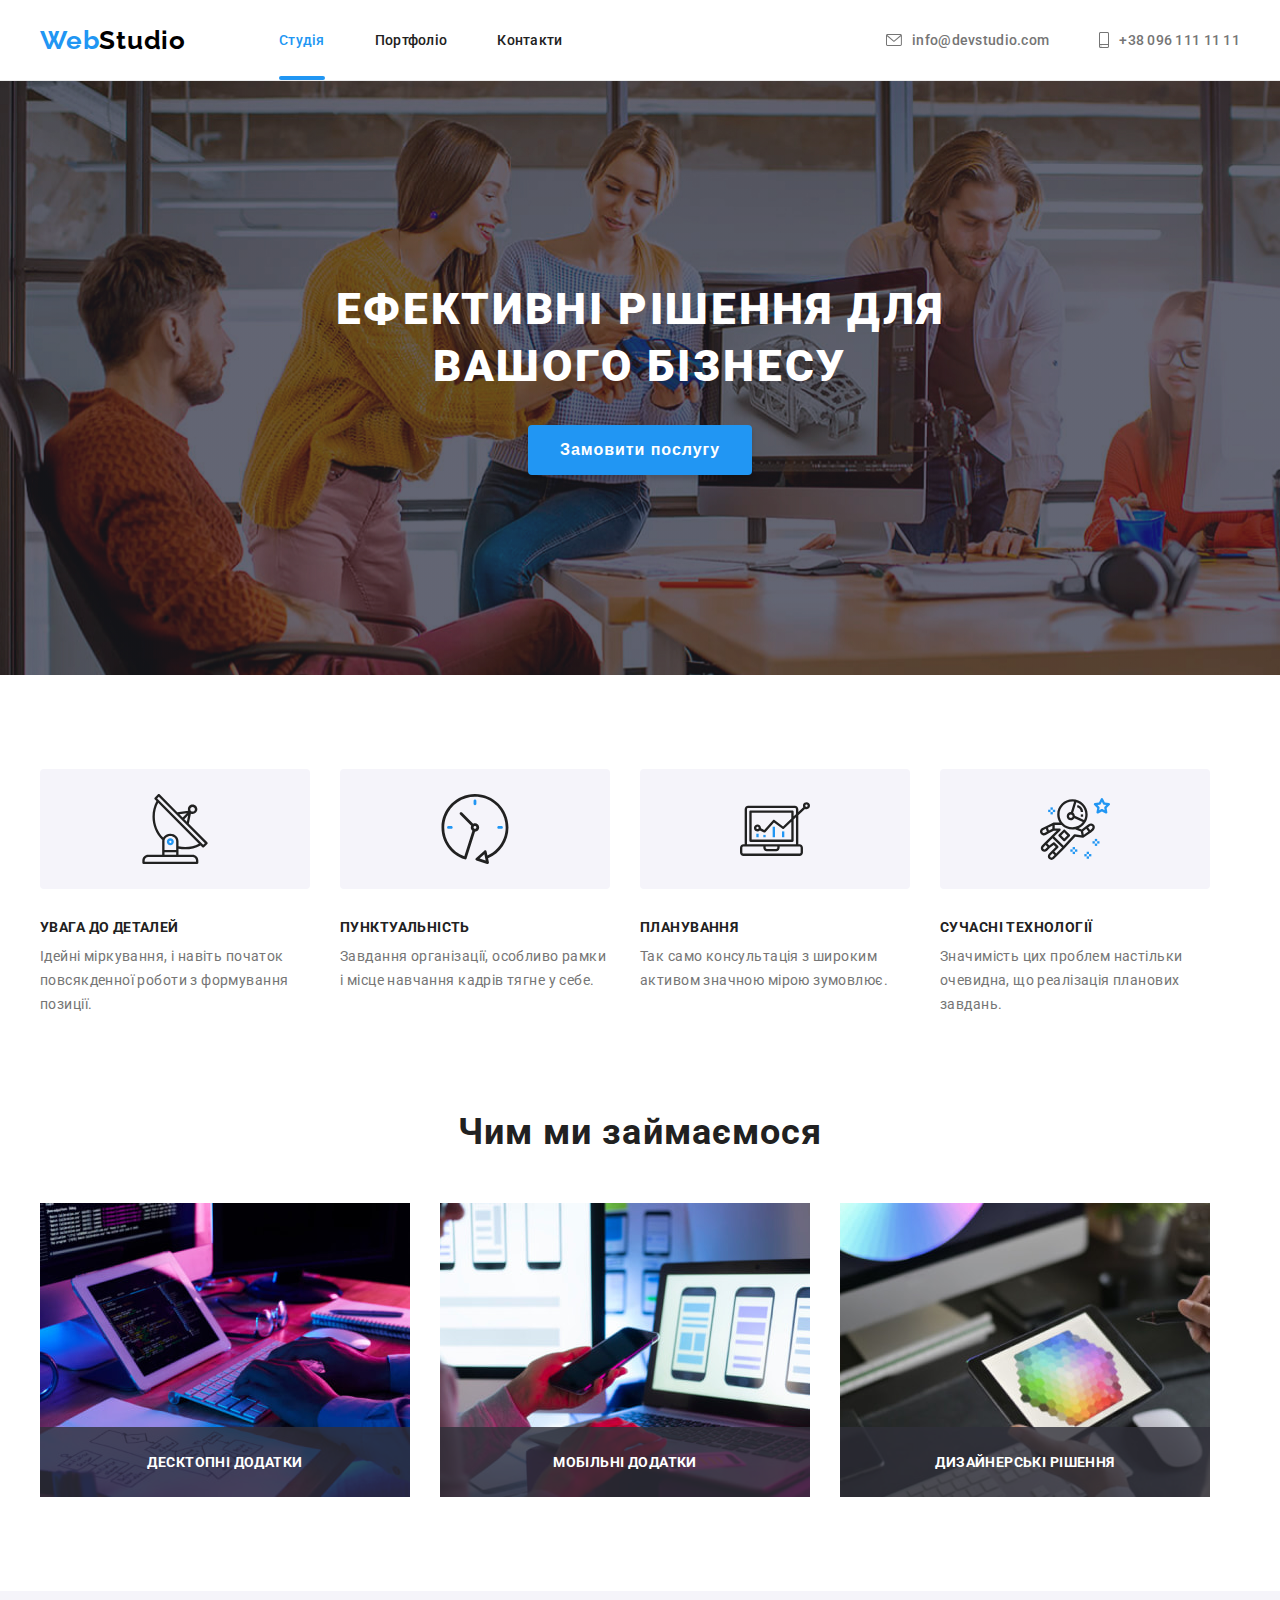
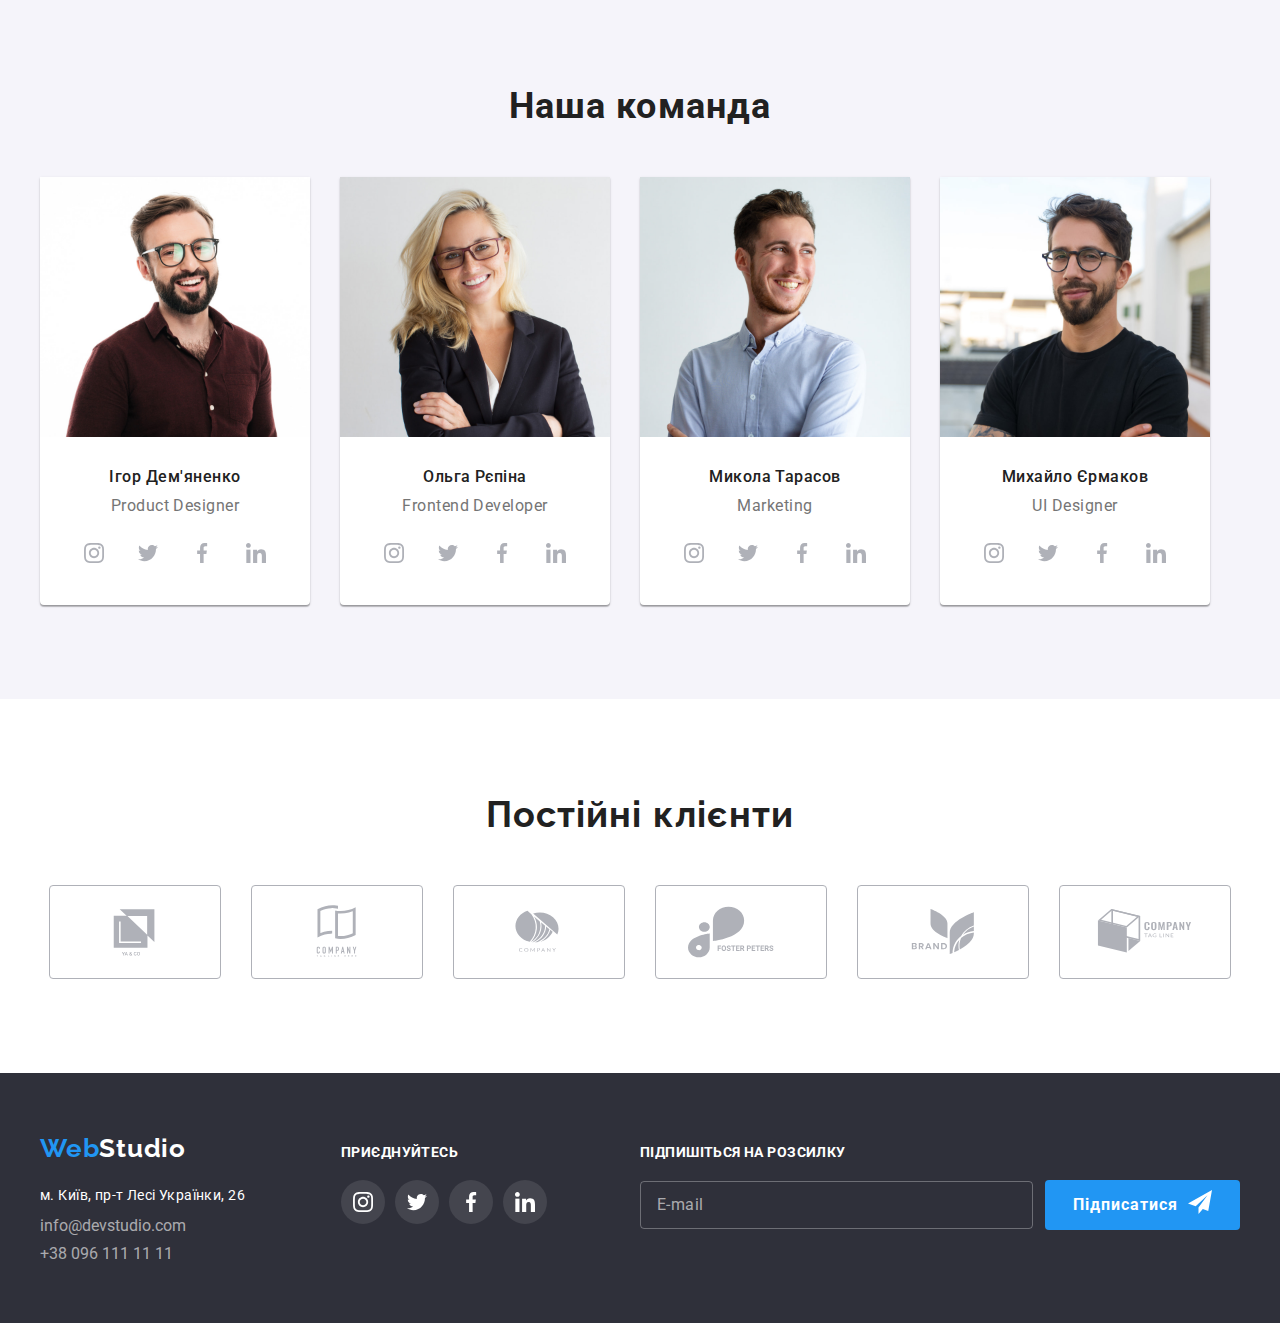
==== commit 291cbc27: "івівів" ====
--- a/index.html
+++ b/index.html
@@ -86,12 +86,10 @@
                   <div class="modal-group-container">
                     <label class="modal-group">
                       <span class="modal-label"> Ім'я </span>
-                      <!-- <span> -->
                         <svg class="modal-icons" height="18px" width="18px">
                           <use href="sprite.svg#user"></use>
                         </svg>
                         <input class="modal-input" type="text" id="user-name" name="user-name" autocomplete="off" title="Введіть, будь ласка, ім'я користувача." />
-                      <!-- </span> -->
                     </label>
                     <label class="modal-group">
                       <span class="modal-label"> Телефон </span>
@@ -116,14 +114,14 @@
                       <textarea class="modal-coment" name="modal-coment" placeholder="Введіть текст"  autocomplete="off" id="modal-coment" rows="5"></textarea>
                     </label>
                   </div>
-                  <label class="checkbox">
-                    <input type="checkbox"  id="modal-checkbox" name="modal-checkbox" />
+                  <label class="form-policy-group">
+                    <input class="checkbox visually-hidden" type="checkbox"  id="modal-checkbox" name="modal-checkbox"/>
                     <span class="custom-checkbox">
-                      <svg class="custom-checkbox-icon" >
+                      <svg class="custom-checkbox-icon" height="16px" width="16px">
                         <use href="sprite.svg#mark"></use>
                       </svg>
                     </span>
-                    <span>
+                    <span class="form-policy-desc">
                       Погоджуюся з розсилкою та приймаю 
                       <a href="#">Умови договору</a>
                     </span>
@@ -212,20 +210,16 @@
                 <p class="team-position">Product Designer</p>
                 <ul class="team-icon">
                   <li>
-                    <a href="#"
-                      ><svg><use href="sprite.svg#instagram"></use></svg></a>
-                  </li>
-                  <li>
-                    <a href="#"
-                      ><svg><use href="sprite.svg#twitter"></use></svg></a>
-                  </li>
-                  <li>
-                    <a href="#"
-                      ><svg><use href="sprite.svg#facebook"></use></svg></a>
-                  </li>
-                  <li>
-                    <a href="#"
-                      ><svg><use href="sprite.svg#linkedin"></use></svg></a>
+                    <a href="#"><svg><use href="sprite.svg#instagram"></use></svg></a>
+                  </li>
+                  <li>
+                    <a href="#"><svg><use href="sprite.svg#twitter"></use></svg></a>
+                  </li>
+                  <li>
+                    <a href="#"><svg><use href="sprite.svg#facebook"></use></svg></a>
+                  </li>
+                  <li>
+                    <a href="#"><svg><use href="sprite.svg#linkedin"></use></svg></a>
                   </li>
                 </ul>
               </div>
@@ -238,20 +232,16 @@
                 <p class="team-position">Frontend Developer</p>
                 <ul class="team-icon">
                   <li>
-                    <a href="#"
-                      ><svg><use href="sprite.svg#instagram"></use></svg></a>
-                  </li>
-                  <li>
-                    <a href="#"
-                      ><svg><use href="sprite.svg#twitter"></use></svg></a>
-                  </li>
-                  <li>
-                    <a href="#"
-                      ><svg><use href="sprite.svg#facebook"></use></svg></a>
-                  </li>
-                  <li>
-                    <a href="#"
-                      ><svg><use href="sprite.svg#linkedin"></use></svg></a>
+                    <a href="#"><svg><use href="sprite.svg#instagram"></use></svg></a>
+                  </li>
+                  <li>
+                    <a href="#"><svg><use href="sprite.svg#twitter"></use></svg></a>
+                  </li>
+                  <li>
+                    <a href="#"><svg><use href="sprite.svg#facebook"></use></svg></a>
+                  </li>
+                  <li>
+                    <a href="#"><svg><use href="sprite.svg#linkedin"></use></svg></a>
                   </li>
                 </ul>
               </div>
@@ -264,20 +254,16 @@
                 <p class="team-position">Marketing</p>
                 <ul class="team-icon">
                   <li>
-                    <a href="#"
-                      ><svg><use href="sprite.svg#instagram"></use></svg></a>
-                  </li>
-                  <li>
-                    <a href="#"
-                      ><svg><use href="sprite.svg#twitter"></use></svg></a>
-                  </li>
-                  <li>
-                    <a href="#"
-                      ><svg><use href="sprite.svg#facebook"></use></svg></a>
-                  </li>
-                  <li>
-                    <a href="#"
-                      ><svg><use href="sprite.svg#linkedin"></use></svg></a>
+                    <a href="#"><svg><use href="sprite.svg#instagram"></use></svg></a>
+                  </li>
+                  <li>
+                    <a href="#"><svg><use href="sprite.svg#twitter"></use></svg></a>
+                  </li>
+                  <li>
+                    <a href="#"><svg><use href="sprite.svg#facebook"></use></svg></a>
+                  </li>
+                  <li>
+                    <a href="#"><svg><use href="sprite.svg#linkedin"></use></svg></a>
                   </li>
                 </ul>
               </div>
@@ -290,20 +276,32 @@
                 <p class="team-position">UI Designer</p>
                 <ul class="team-icon">
                   <li>
-                    <a href="#"
-                      ><svg><use href="sprite.svg#instagram"></use></svg></a>
-                  </li>
-                  <li>
-                    <a href="#"
-                      ><svg><use href="sprite.svg#twitter"></use></svg></a>
-                  </li>
-                  <li>
-                    <a href="#"
-                      ><svg><use href="sprite.svg#facebook"></use></svg></a>
-                  </li>
-                  <li>
-                    <a href="#"
-                      ><svg><use href="sprite.svg#linkedin"></use></svg></a>
+                    <a href="#">
+                      <svg>
+                        <use href="sprite.svg#instagram"></use>
+                      </svg>
+                    </a>
+                  </li>
+                  <li>
+                    <a href="#">
+                      <svg>
+                        <use href="sprite.svg#twitter"></use>
+                      </svg>
+                    </a>
+                  </li>
+                  <li>
+                    <a href="#">
+                      <svg>
+                        <use href="sprite.svg#facebook"></use>
+                      </svg>
+                    </a>
+                  </li>
+                  <li>
+                    <a href="#">
+                      <svg>
+                        <use href="sprite.svg#linkedin"></use>
+                      </svg>
+                    </a>
                   </li>
                 </ul>
               </div>
@@ -422,14 +420,12 @@
         <form class="footer-form">
           <strong class="footer-form-title">Підпишіться на розсилку</strong>
           <div class="footer-form-container">
-            <label class="footer-form-label">
-              <input
-                class="footer-form-input" 
-                type="email"
-                name="footer-user-email"
-                id="footer-user-email"
-                placeholder="E-mail">
-            </label>
+            <input
+              class="footer-form-input" 
+              type="email"
+              name="footer-user-email"
+              id="footer-user-email"
+              placeholder="E-mail">
             <button class="footer-form-btn" type="submit">
                 Підписатися
                 <svg class="footer-form-btn-icon" width="24" height="24" >
--- a/css/styles.css
+++ b/css/styles.css
@@ -186,6 +186,7 @@
 }
 
 /* Логотип WebStudio */
+
 .fotter-link-logo {
   color: var(--brand-color);
   font-family: var(--secondary-font);
@@ -299,16 +300,15 @@
   width: 100%;
   gap: 12px;
   align-items: center;
+  width: 100%;
   
-  
-
-}
-
-
-.footer-form-label {
-display: block;
-width: 100%;
-}
+
+}
+
+
+/* .footer-form-label {
+
+} */
 
 .footer-form-input {
   width: 100%;
@@ -325,23 +325,24 @@
   font-weight: 400;
   line-height: 20px;
   letter-spacing: 0.48px;
+  transition: border-color 250ms cubic-bezier(0.4, 0, 0.2, 1),
 
 }
 
 .footer-form-input:hover,
 .footer-form-input:focus {
-  border-color: #2196F3;
+  border-color: var(--brand-color);
 }
 
 
 .footer-form-input:focus-visible {
-  border-color: #2196F3;
+  border-color: var(--brand-color);
   transition: border-color 250ms cubic-bezier(0.4, 0, 0.2, 1) ;
 }
 
 .footer-form-input::placeholder {
 color: rgba(255, 255, 255, 0.60);
-font-family: Roboto;
+font-family: var(--main-font);
 font-size: 16px;
 font-style: normal;
 font-weight: 400;
@@ -354,17 +355,18 @@
   padding: 10px 28px;
   color: #FFF;
   text-align: center;
-  font-family: Roboto;
+  font-family: var(--main-font);
   font-size: 16px;
   font-style: normal;
   font-weight: 700;
   line-height: 30px;
   letter-spacing: 0.96px;
   border-radius: 4px;
-  background: #2196F3;
+  background: var(--brand-color);
   border: transparent;
   display: flex;
   gap: 10px;
+  transition: background-color 250ms cubic-bezier(0.4, 0, 0.2, 1) ;
 }
 
 .footer-form-btn:hover,
@@ -446,7 +448,6 @@
 .modal-wrapper {
   background-color: #fff;
   width: 528px;
-  /* height: 581px; */
   position: absolute;
   left: 50%;
   top: 50%;
@@ -507,15 +508,16 @@
   margin-bottom: 12px;
 }
 
-/* .modal-form {
-  
-} */
-
+.modal-group-container:last-child{
+  margin-bottom: 0;
+}
 .modal-group-container {
+  height: 342px;
   display: flex;
   flex-direction: column;
   gap: 10px;
   margin-bottom: 20px;
+  
 }
 
 .modal-group {
@@ -605,44 +607,81 @@
   letter-spacing: 0.12px;
 }
 
-.checkbox {
-  width: 425px;
-  height: 24px;
+.form-policy-group {
+ 
   display: flex;
   justify-content: center;
   align-items: center;
   
-  margin: auto;
-
   margin-bottom: 30px;
 }
 
+
+.custom-checkbox {
+  width: 16px;
+  height: 16px;
+
+  display: flex;
+  align-items: center;
+  justify-content: center;
+
+  border-radius: 2px;
+  outline: 2px solid #373636;
+  outline-offset: -2px;
+  margin-right: 6px;
+  transition: background-color 250ms cubic-bezier(0.4, 0, 0.2, 1);
+}
+
+
 .custom-checkbox-icon {
-  display: flex;
-  align-items: center;
-  width: 16px;
-  height: 15px;
-  margin-right: 6px;
-}
-
-.checkbox span {
+  opacity: 0;
+  transition: opacity 250ms cubic-bezier(0.4, 0, 0.2, 1) ;
+}
+
+.checkbox:focus + .custom-checkbox {
+  outline: 2px solid var(--brand-color);
+}
+
+.checkbox:checked + .custom-checkbox .custom-checkbox-icon {
+  opacity: 1;
+}
+
+.checkbox:checked + .custom-checkbox {
+  background-color: var(--brand-color);
+  outline: transparent;
+}
+
+
+
+.visually-hidden {
+  position: absolute;
+  white-space: nowrap;
+  width: 1px;
+  height: 1px;
+  overflow: hidden;
+  border: 0;
+  padding: 0;
+  clip: rect(0 0 0 0);
+  clip-path: inset(-50%);
+  margin: -1px;
+  
+}
+
+
+.form-policy-desc{
+  display: flex;
+  align-items: center;
+  gap: 6px;
   color: #757575;
-  font-family: Roboto;
+  font-family: var(--main-font);
   font-size: 14px;
   font-style: normal;
   font-weight: 400;
-  line-height: 24px;
-  letter-spacing: 0.42px;
-}
-
-.checkbox a {
+  line-height: 1.7;
+}
+
+.form-policy-desc a {
   color: #2196f3;
-  font-family: Roboto;
-  font-size: 14px;
-  font-style: normal;
-  font-weight: 400;
-  line-height: 24px;
-  letter-spacing: 0.42px;
   text-decoration-line: underline;
 }
 
@@ -1020,3 +1059,5 @@
 .list-project a:focus .overlay {
   transform: translatey(0%);
 }
+
+
